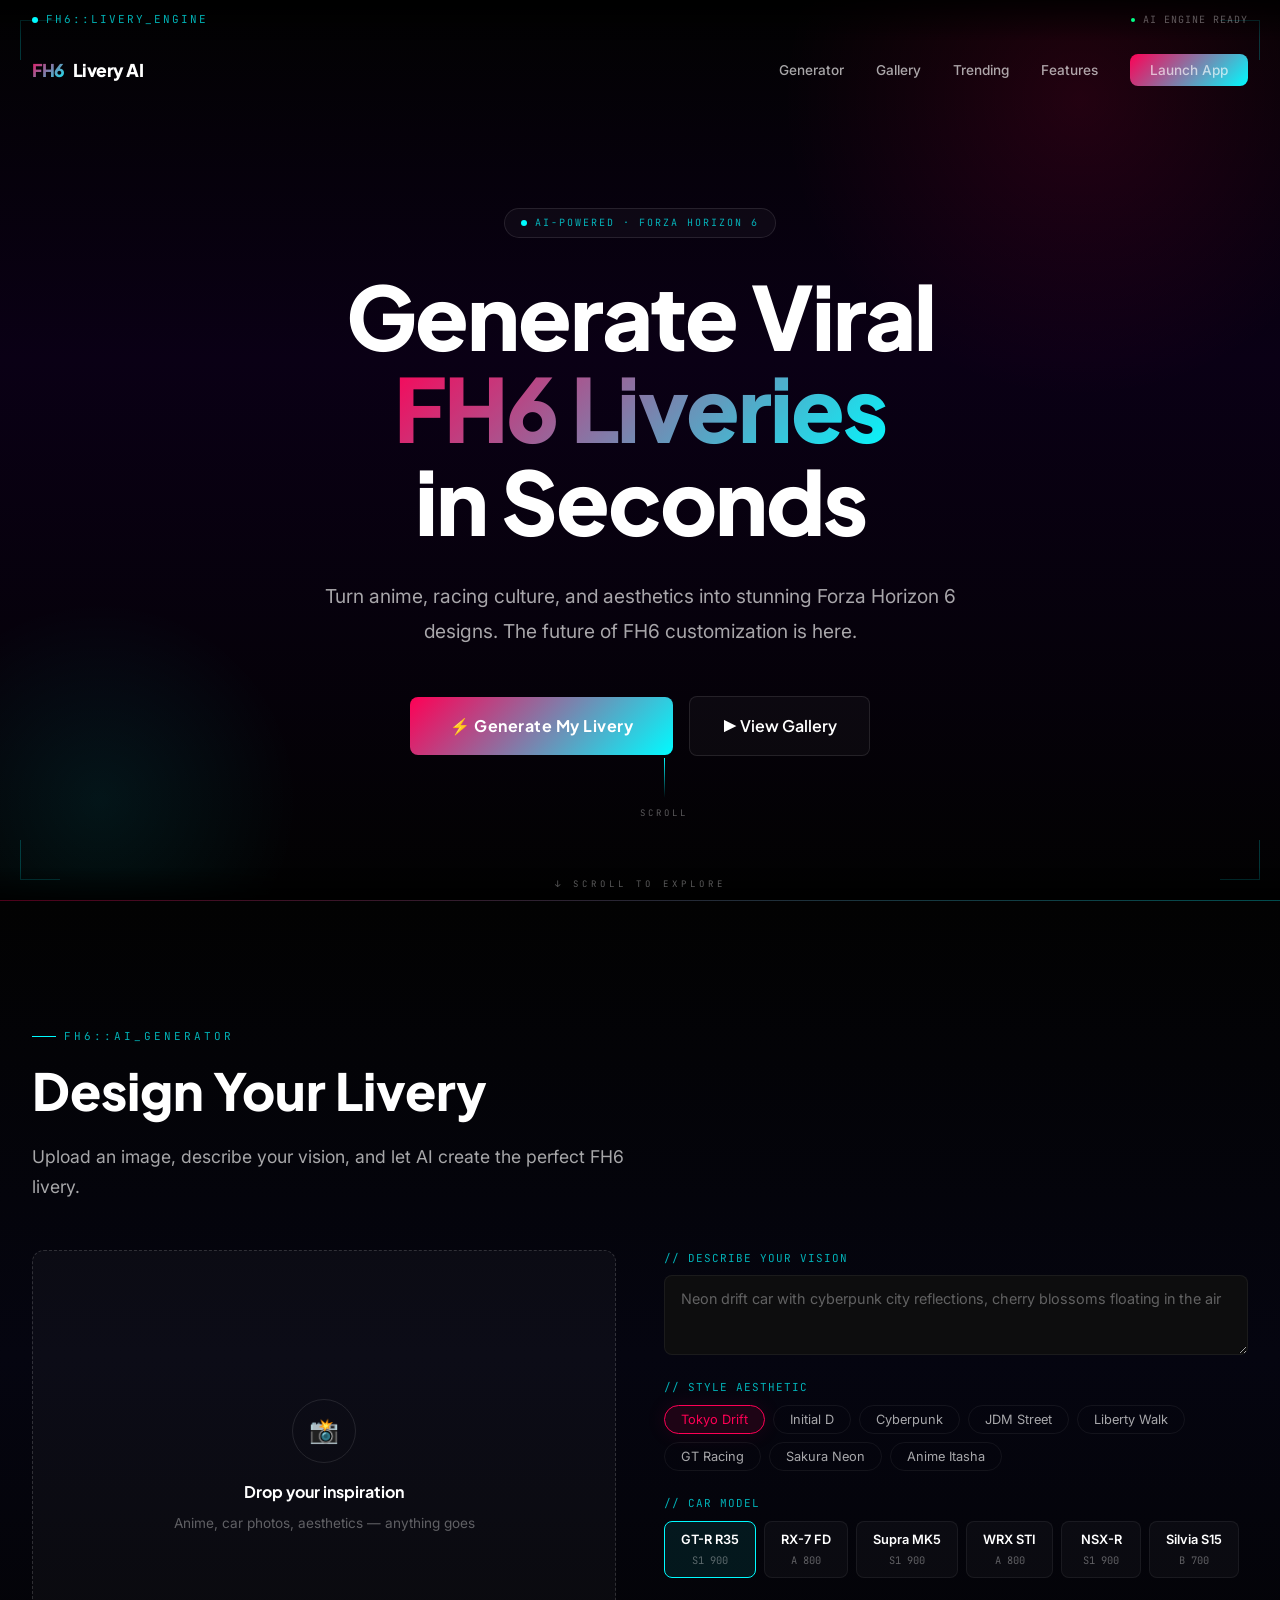
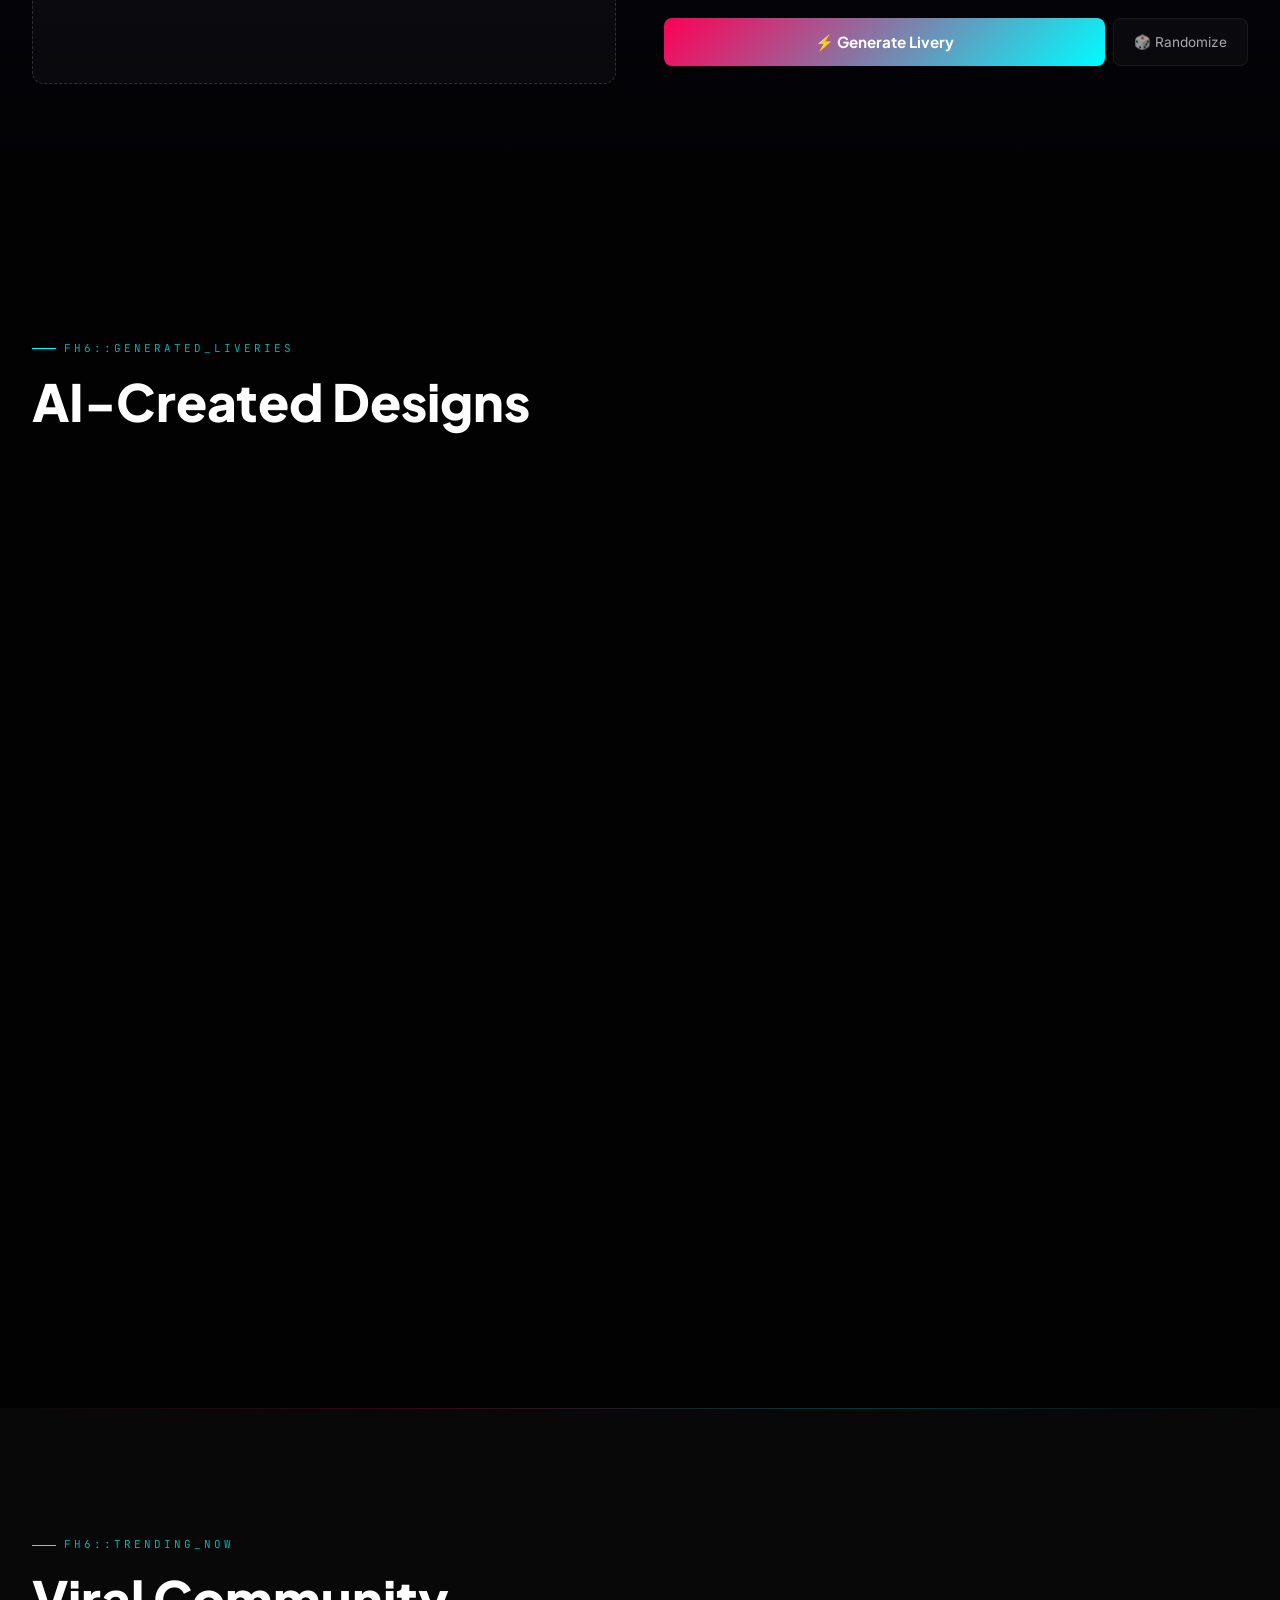
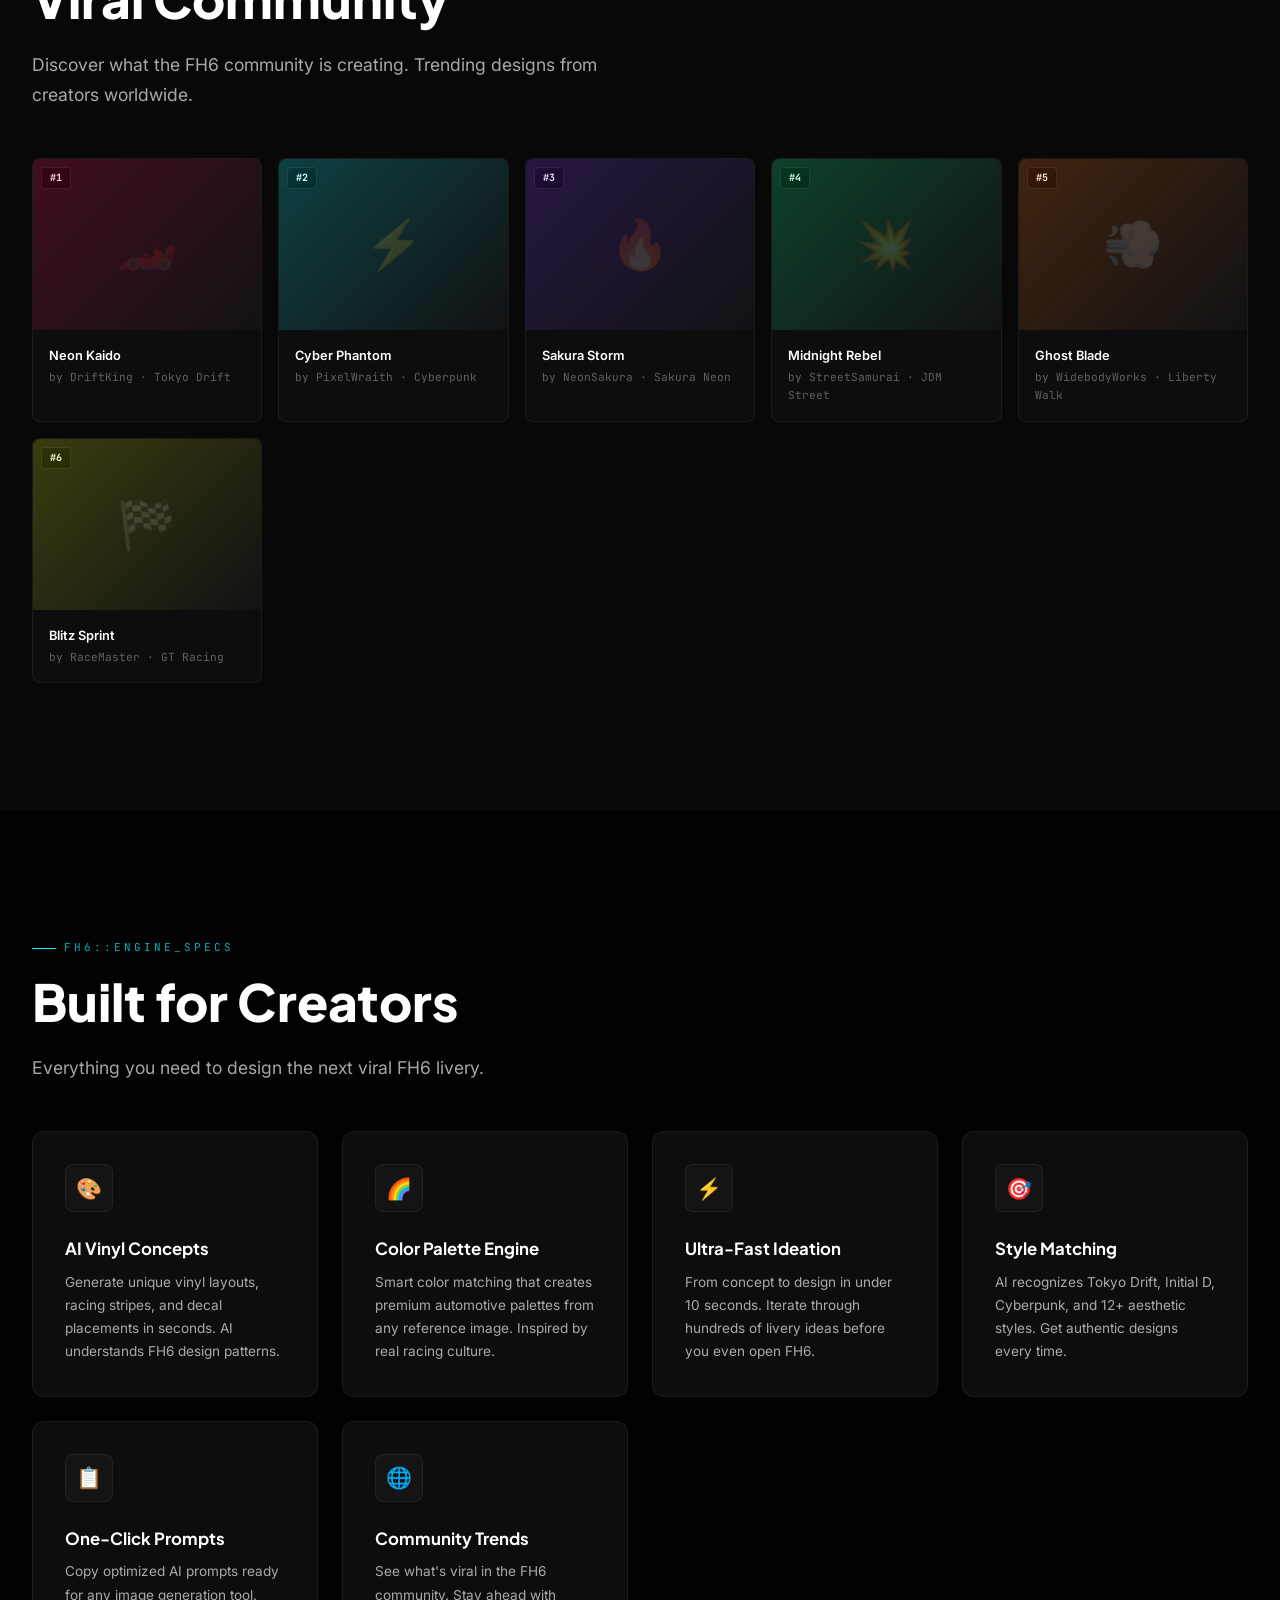
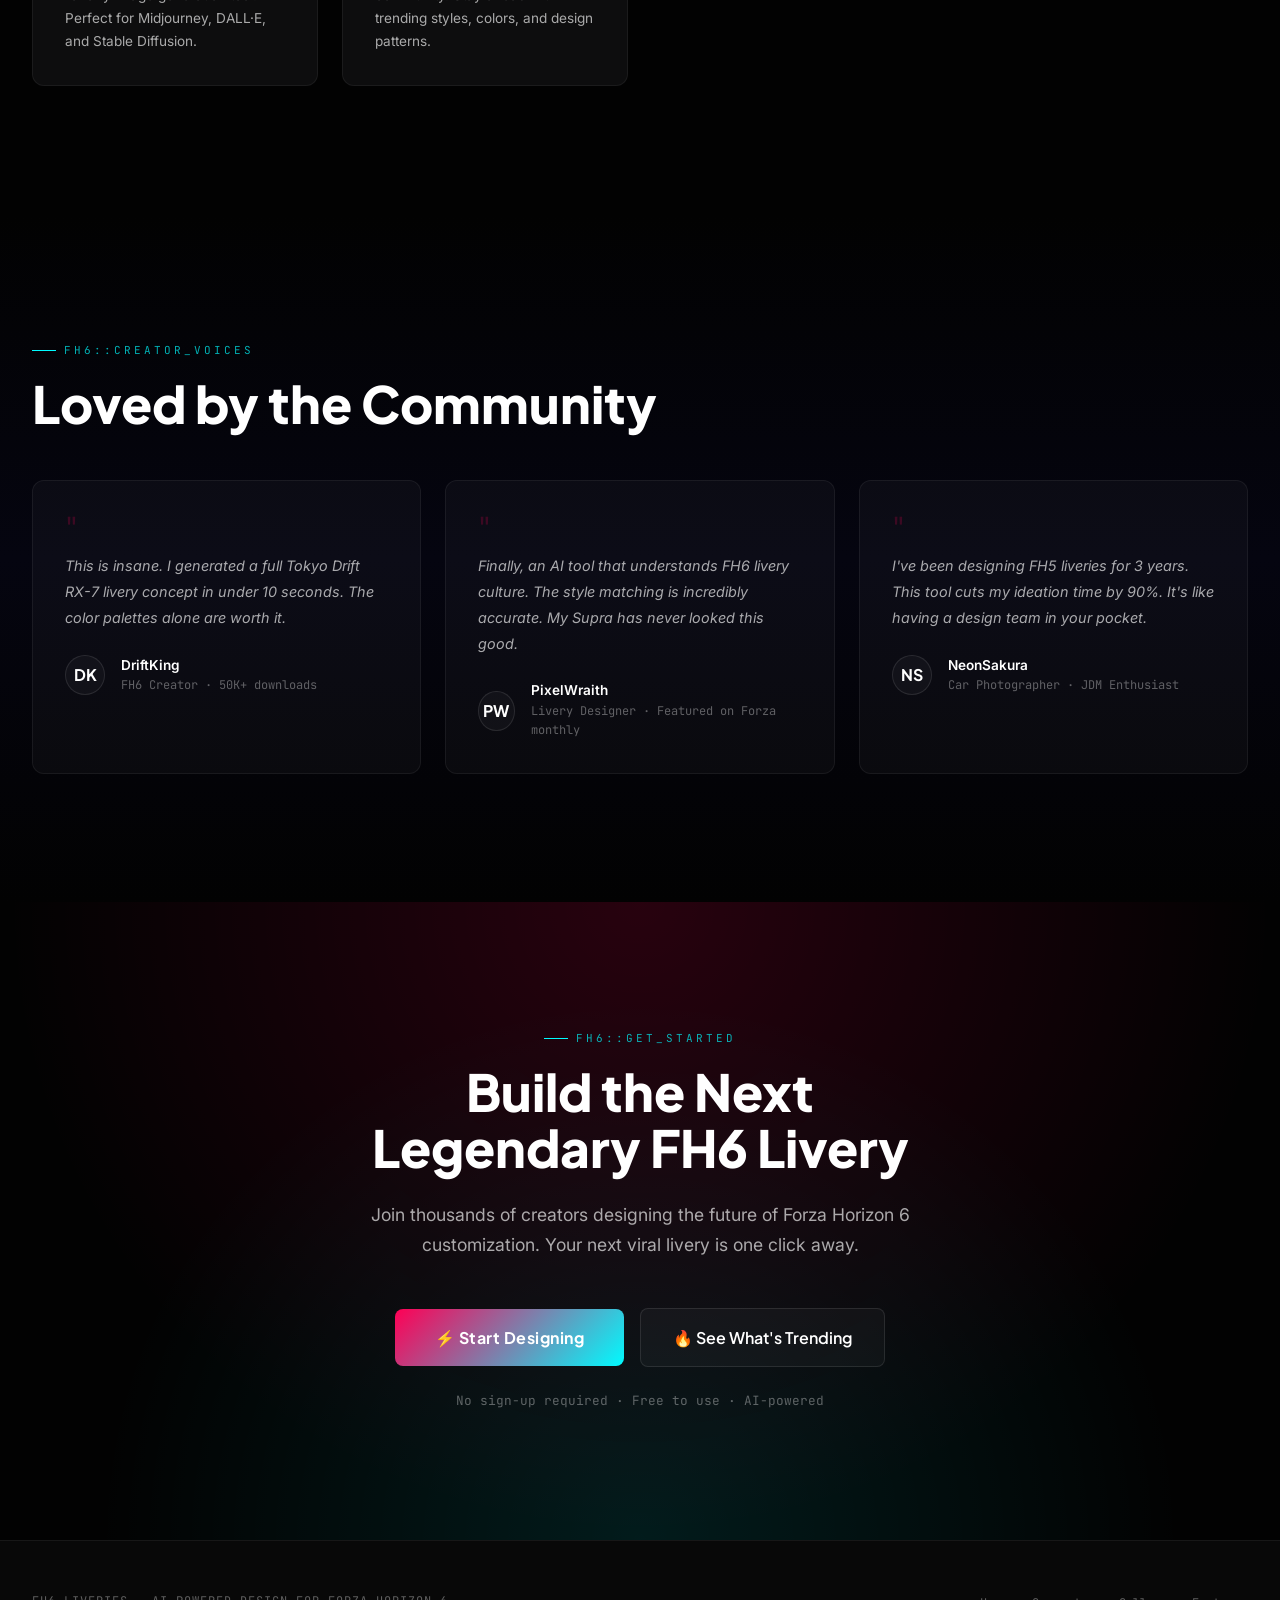
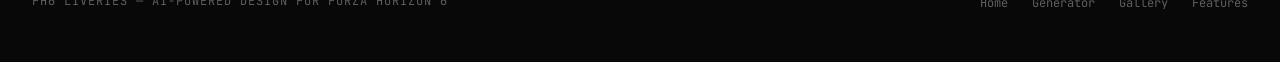
==== index.html @ 00921ccc "feat: initial FH6 AI Livery Generator — cinematic racing UI - 2,857 lines of production code across " ====
<!DOCTYPE html>
<html lang="en">
<head>
  <meta charset="UTF-8" />
  <meta name="viewport" content="width=device-width, initial-scale=1.0" />
  <title>FH6 AI Livery Generator — Viral Forza Horizon 6 Designs</title>
  <meta name="description" content="Generate stunning Forza Horizon 6 liveries with AI. Turn anime, racing culture, and aesthetics into viral FH6 designs. Tokyo Drift, JDM, Cyberpunk styles." />
  <meta name="keywords" content="forza horizon 6 livery, FH6 tuning, FH6 anime livery, FH6 JDM design, forza horizon 6 vinyl, FH6 Tokyo drift, FH6 car customization, AI livery generator" />
  <meta name="robots" content="index, follow" />
  <meta property="og:title" content="FH6 AI Livery Generator" />
  <meta property="og:description" content="Generate viral Forza Horizon 6 liveries in seconds. AI-powered design for the next generation of FH6 creators." />
  <meta property="og:type" content="website" />
  <meta name="twitter:card" content="summary_large_image" />
  <link rel="icon" href="data:image/svg+xml,<svg xmlns='http://www.w3.org/2000/svg' viewBox='0 0 32 32'><text y='28' font-size='28'>🏎️</text></svg>" />
  <link rel="stylesheet" href="styles.css" />
</head>
<body>

  <!-- ══════════ Particle Canvas ══════════ -->
  <canvas id="particle-canvas"></canvas>

  <!-- ══════════ HUD Overlay ══════════ -->
  <div class="hud-overlay">
    <div class="hud-corner hud-corner--tl"></div>
    <div class="hud-corner hud-corner--tr"></div>
    <div class="hud-corner hud-corner--bl"></div>
    <div class="hud-corner hud-corner--br"></div>
  </div>

  <!-- ══════════ HUD Top Bar ══════════ -->
  <div class="hud-top-bar">
    <div class="hud-brand">
      <span class="dot"></span>
      FH6::LIVERY_ENGINE
    </div>
    <div class="hud-status">
      <span class="status-indicator"></span>
      SYSTEM ONLINE · v4.2.1
    </div>
  </div>

  <!-- ══════════ HUD Bottom Bar ══════════ -->
  <div class="hud-bottom-bar">
    <div class="hud-scroll-indicator">↓ Scroll to explore</div>
  </div>

  <!-- ══════════ Navigation ══════════ -->
  <nav class="nav" role="navigation">
    <div class="nav-inner">
      <div class="nav-logo">
        <span class="logo-accent">FH6</span> Livery AI
      </div>
      <ul class="nav-links">
        <li><a href="#generator">Generator</a></li>
        <li><a href="#results">Gallery</a></li>
        <li><a href="#community">Trending</a></li>
        <li><a href="#features">Features</a></li>
        <li><a href="#cta" class="nav-cta">Launch App</a></li>
      </ul>
      <button class="mobile-toggle" aria-label="Toggle menu">
        <span></span><span></span><span></span>
      </button>
    </div>
  </nav>

  <!-- ══════════ Hero Section ══════════ -->
  <section class="hero" id="hero">
    <div class="hero-glow-1"></div>
    <div class="hero-glow-2"></div>

    <div class="hero-content">
      <div class="hero-badge">
        <span class="badge-dot"></span>
        AI-Powered · Forza Horizon 6
      </div>

      <h1 class="hero-title">
        Generate Viral<br/>
        <span class="title-accent">FH6 Liveries</span><br/>
        in Seconds
      </h1>

      <p class="hero-subtitle">
        Turn anime, racing culture, and aesthetics into stunning Forza Horizon 6 designs.
        The future of FH6 customization is here.
      </p>

      <div class="hero-actions">
        <a href="#generator" class="btn-primary">
          ⚡ Generate My Livery
        </a>
        <a href="#results" class="btn-secondary">
          ▶ View Gallery
        </a>
      </div>
    </div>

    <div class="hero-scroll">
      <div class="scroll-line"></div>
      <span class="scroll-text">Scroll</span>
    </div>
  </section>

  <!-- ══════════ Generator Section ══════════ -->
  <section class="generator" id="generator">
    <div class="container">
      <div class="section-label reveal">FH6::AI_GENERATOR</div>
      <h2 class="section-title reveal">Design Your Livery</h2>
      <p class="section-subtitle reveal">Upload an image, describe your vision, and let AI create the perfect FH6 livery.</p>

      <div class="generator-grid">
        <!-- Upload Zone -->
        <div class="upload-zone reveal-left">
          <div class="upload-icon">📸</div>
          <h4>Drop your inspiration</h4>
          <p>Anime, car photos, aesthetics — anything goes</p>
          <input type="file" id="image-upload" accept="image/*" />
        </div>

        <!-- Control Panel -->
        <div class="control-panel reveal-right">
          <div class="control-group">
            <label>// Describe your vision</label>
            <textarea class="prompt-input" id="prompt-input" placeholder="Neon drift car with cyberpunk reflections, cherry blossoms floating..."></textarea>
          </div>

          <div class="control-group">
            <label>// Style aesthetic</label>
            <div class="style-pills">
              <button class="style-pill active" data-style="Tokyo Drift">Tokyo Drift</button>
              <button class="style-pill" data-style="Initial D">Initial D</button>
              <button class="style-pill" data-style="Cyberpunk">Cyberpunk</button>
              <button class="style-pill" data-style="JDM Street">JDM Street</button>
              <button class="style-pill" data-style="Liberty Walk">Liberty Walk</button>
              <button class="style-pill" data-style="GT Racing">GT Racing</button>
              <button class="style-pill" data-style="Sakura Neon">Sakura Neon</button>
              <button class="style-pill" data-style="Anime Itasha">Anime Itasha</button>
            </div>
          </div>

          <div class="control-group">
            <label>// Car model</label>
            <div class="car-selector">
              <div class="car-option active" data-index="0">
                <div class="car-name">GT-R R35</div>
                <div class="car-class">S1 900</div>
              </div>
              <div class="car-option" data-index="1">
                <div class="car-name">RX-7 FD</div>
                <div class="car-class">A 800</div>
              </div>
              <div class="car-option" data-index="2">
                <div class="car-name">Supra MK5</div>
                <div class="car-class">S1 900</div>
              </div>
              <div class="car-option" data-index="3">
                <div class="car-name">WRX STI</div>
                <div class="car-class">A 800</div>
              </div>
              <div class="car-option" data-index="4">
                <div class="car-name">NSX-R</div>
                <div class="car-class">S1 900</div>
              </div>
              <div class="car-option" data-index="5">
                <div class="car-name">Silvia S15</div>
                <div class="car-class">B 700</div>
              </div>
            </div>
          </div>

          <div class="generate-area">
            <div class="generate-actions">
              <button class="btn-generate">⚡ Generate Livery</button>
              <button class="btn-ghost">🎲 Randomize</button>
            </div>
            <div class="ai-scan-bar">
              <div class="scan-fill"></div>
              <div class="scan-glint"></div>
            </div>
          </div>
        </div>
      </div>
    </div>
  </section>

  <!-- ══════════ Results Section ══════════ -->
  <section class="results" id="results">
    <div class="container">
      <div class="results-header">
        <div>
          <div class="section-label reveal">FH6::GENERATED_LIVERIES</div>
          <h2 class="section-title reveal">AI-Created Designs</h2>
        </div>
      </div>

      <div class="results-grid">
        <!-- Populated by JS -->
      </div>
    </div>
  </section>

  <!-- ══════════ Community Section ══════════ -->
  <section class="community" id="community">
    <div class="container">
      <div class="section-label reveal">FH6::TRENDING_NOW</div>
      <h2 class="section-title reveal">Viral Community</h2>
      <p class="section-subtitle reveal">Discover what the FH6 community is creating. Trending designs from creators worldwide.</p>

      <div class="community-grid">
        <!-- Trending 1 -->
        <div class="trending-card reveal-scale" style="transition-delay:0.1s">
          <div class="trend-preview">
            <div class="trend-rank">#1</div>
            <div style="position:absolute;inset:0;background:linear-gradient(135deg,rgba(255,0,85,0.2),transparent)"></div>
            <div style="position:absolute;inset:0;display:flex;align-items:center;justify-content:center;font-size:3rem;opacity:0.15">🏎️</div>
            <div class="trend-overlay">
              <div class="trend-stats">❤️ 2.8K &nbsp; 🔄 1.2K</div>
            </div>
          </div>
          <div class="trend-info">
            <div class="trend-creator">Neon Kaido</div>
            <div class="trend-meta">by DriftKing · Tokyo Drift</div>
          </div>
        </div>

        <!-- Trending 2 -->
        <div class="trending-card reveal-scale" style="transition-delay:0.2s">
          <div class="trend-preview">
            <div class="trend-rank">#2</div>
            <div style="position:absolute;inset:0;background:linear-gradient(135deg,rgba(0,251,255,0.2),transparent)"></div>
            <div style="position:absolute;inset:0;display:flex;align-items:center;justify-content:center;font-size:3rem;opacity:0.15">⚡</div>
            <div class="trend-overlay">
              <div class="trend-stats">❤️ 2.1K &nbsp; 🔄 984</div>
            </div>
          </div>
          <div class="trend-info">
            <div class="trend-creator">Cyber Phantom</div>
            <div class="trend-meta">by PixelWraith · Cyberpunk</div>
          </div>
        </div>

        <!-- Trending 3 -->
        <div class="trending-card reveal-scale" style="transition-delay:0.3s">
          <div class="trend-preview">
            <div class="trend-rank">#3</div>
            <div style="position:absolute;inset:0;background:linear-gradient(135deg,rgba(123,47,247,0.2),transparent)"></div>
            <div style="position:absolute;inset:0;display:flex;align-items:center;justify-content:center;font-size:3rem;opacity:0.15">🔥</div>
            <div class="trend-overlay">
              <div class="trend-stats">❤️ 1.9K &nbsp; 🔄 756</div>
            </div>
          </div>
          <div class="trend-info">
            <div class="trend-creator">Sakura Storm</div>
            <div class="trend-meta">by NeonSakura · Sakura Neon</div>
          </div>
        </div>

        <!-- Trending 4 -->
        <div class="trending-card reveal-scale" style="transition-delay:0.4s">
          <div class="trend-preview">
            <div class="trend-rank">#4</div>
            <div style="position:absolute;inset:0;background:linear-gradient(135deg,rgba(0,255,136,0.2),transparent)"></div>
            <div style="position:absolute;inset:0;display:flex;align-items:center;justify-content:center;font-size:3rem;opacity:0.15">💥</div>
            <div class="trend-overlay">
              <div class="trend-stats">❤️ 1.4K &nbsp; 🔄 623</div>
            </div>
          </div>
          <div class="trend-info">
            <div class="trend-creator">Midnight Rebel</div>
            <div class="trend-meta">by StreetSamurai · JDM Street</div>
          </div>
        </div>

        <!-- Trending 5 -->
        <div class="trending-card reveal-scale" style="transition-delay:0.5s">
          <div class="trend-preview">
            <div class="trend-rank">#5</div>
            <div style="position:absolute;inset:0;background:linear-gradient(135deg,rgba(255,107,0,0.2),transparent)"></div>
            <div style="position:absolute;inset:0;display:flex;align-items:center;justify-content:center;font-size:3rem;opacity:0.15">💨</div>
            <div class="trend-overlay">
              <div class="trend-stats">❤️ 1.2K &nbsp; 🔄 534</div>
            </div>
          </div>
          <div class="trend-info">
            <div class="trend-creator">Ghost Blade</div>
            <div class="trend-meta">by WidebodyWorks · Liberty Walk</div>
          </div>
        </div>

        <!-- Trending 6 -->
        <div class="trending-card reveal-scale" style="transition-delay:0.6s">
          <div class="trend-preview">
            <div class="trend-rank">#6</div>
            <div style="position:absolute;inset:0;background:linear-gradient(135deg,rgba(230,230,0,0.2),transparent)"></div>
            <div style="position:absolute;inset:0;display:flex;align-items:center;justify-content:center;font-size:3rem;opacity:0.15">🏁</div>
            <div class="trend-overlay">
              <div class="trend-stats">❤️ 984 &nbsp; 🔄 412</div>
            </div>
          </div>
          <div class="trend-info">
            <div class="trend-creator">Blitz Sprint</div>
            <div class="trend-meta">by RaceMaster · GT Racing</div>
          </div>
        </div>
      </div>
    </div>
  </section>

  <!-- ══════════ Features Section ══════════ -->
  <section class="features" id="features">
    <div class="container">
      <div class="section-label reveal">FH6::ENGINE_SPECS</div>
      <h2 class="section-title reveal">Built for Creators</h2>
      <p class="section-subtitle reveal">Everything you need to design the next viral FH6 livery.</p>

      <div class="features-grid">
        <div class="feature-card reveal" style="transition-delay:0.1s">
          <div class="feature-icon">🎨</div>
          <h3>AI Vinyl Concepts</h3>
          <p>Generate unique vinyl layouts, racing stripes, and decal placements in seconds. AI understands FH6 design patterns.</p>
        </div>

        <div class="feature-card reveal" style="transition-delay:0.2s">
          <div class="feature-icon">🌈</div>
          <h3>Color Palette Engine</h3>
          <p>Smart color matching that creates premium automotive palettes from any reference image. Inspired by real racing culture.</p>
        </div>

        <div class="feature-card reveal" style="transition-delay:0.3s">
          <div class="feature-icon">⚡</div>
          <h3>Ultra-Fast Ideation</h3>
          <p>From concept to design in under 10 seconds. Iterate through hundreds of livery ideas before you even open FH6.</p>
        </div>

        <div class="feature-card reveal" style="transition-delay:0.4s">
          <div class="feature-icon">🎯</div>
          <h3>Style Matching</h3>
          <p>AI recognizes Tokyo Drift, Initial D, Cyberpunk, and 12+ aesthetic styles. Get authentic designs every time.</p>
        </div>

        <div class="feature-card reveal" style="transition-delay:0.5s">
          <div class="feature-icon">📋</div>
          <h3>One-Click Prompts</h3>
          <p>Copy optimized AI prompts ready for any image generation tool. Perfect for Midjourney, DALL·E, and Stable Diffusion.</p>
        </div>

        <div class="feature-card reveal" style="transition-delay:0.6s">
          <div class="feature-icon">🌐</div>
          <h3>Community Trends</h3>
          <p>See what's viral in the FH6 community. Stay ahead with trending styles, colors, and design patterns.</p>
        </div>
      </div>
    </div>
  </section>

  <!-- ══════════ Testimonials ══════════ -->
  <section class="testimonials" id="testimonials">
    <div class="container">
      <div class="section-label reveal">FH6::CREATOR_VOICES</div>
      <h2 class="section-title reveal">Loved by the Community</h2>

      <div class="testimonials-grid">
        <div class="testimonial-card reveal" style="transition-delay:0.1s">
          <div class="quote-icon">"</div>
          <blockquote>This is insane. I generated a full Tokyo Drift RX-7 livery concept in under 10 seconds. The color palettes alone are worth it.</blockquote>
          <div class="testimonial-author">
            <div class="author-avatar">DK</div>
            <div class="author-info">
              <div class="author-name">DriftKing</div>
              <div class="author-role">FH6 Creator · 50K+ downloads</div>
            </div>
          </div>
        </div>

        <div class="testimonial-card reveal" style="transition-delay:0.2s">
          <div class="quote-icon">"</div>
          <blockquote>Finally, an AI tool that understands FH6 livery culture. The style matching is incredibly accurate. My Supra has never looked this good.</blockquote>
          <div class="testimonial-author">
            <div class="author-avatar">PW</div>
            <div class="author-info">
              <div class="author-name">PixelWraith</div>
              <div class="author-role">Livery Designer · Featured on Forza monthly</div>
            </div>
          </div>
        </div>

        <div class="testimonial-card reveal" style="transition-delay:0.3s">
          <div class="quote-icon">"</div>
          <blockquote>I've been designing FH5 liveries for 3 years. This tool cuts my ideation time by 90%. It's like having a design team in your pocket.</blockquote>
          <div class="testimonial-author">
            <div class="author-avatar">NS</div>
            <div class="author-info">
              <div class="author-name">NeonSakura</div>
              <div class="author-role">Car Photographer · JDM Enthusiast</div>
            </div>
          </div>
        </div>
      </div>
    </div>
  </section>

  <!-- ══════════ CTA Section ══════════ -->
  <section class="cta-section" id="cta">
    <div class="container">
      <div class="cta-content">
        <div class="section-label reveal" style="justify-content:center">FH6::GET_STARTED</div>
        <h2 class="section-title reveal">Build the Next<br/>Legendary FH6 Livery</h2>
        <p class="section-subtitle reveal" style="text-align:center">
          Join thousands of creators designing the future of Forza Horizon 6 customization.
          Your next viral livery is one click away.
        </p>
        <div class="cta-actions reveal">
          <a href="#generator" class="btn-primary">
            ⚡ Start Designing
          </a>
          <a href="#community" class="btn-secondary">
            🔥 See What's Trending
          </a>
        </div>
        <p class="cta-note">No sign-up required · Free to use · AI-powered</p>
      </div>
    </div>
  </section>

  <!-- ══════════ Footer ══════════ -->
  <footer class="footer">
    <div class="container">
      <div class="footer-inner">
        <div class="footer-brand">
          FH6 LIVERIES &mdash; AI-POWERED DESIGN FOR FORZA HORIZON 6
        </div>
        <ul class="footer-links">
          <li><a href="#hero">Home</a></li>
          <li><a href="#generator">Generator</a></li>
          <li><a href="#results">Gallery</a></li>
          <li><a href="#features">Features</a></li>
        </ul>
      </div>
    </div>
  </footer>

  <!-- ══════════ Modal ══════════ -->
  <div class="modal-overlay">
    <div class="modal-content">
      <button class="modal-close">✕</button>
      <div class="modal-preview">
        <div class="modal-glow"></div>
        <div style="font-size:5rem;opacity:0.3">🏎️</div>
      </div>
      <div class="modal-details">
        <h2>Livery Preview</h2>
        <p class="modal-desc">Loading details...</p>
        <div class="modal-palette">
          <div class="color-swatch" style="background:#ff0055"></div>
          <div class="color-swatch" style="background:#00fbff"></div>
          <div class="color-swatch" style="background:#ffffff"></div>
          <div class="color-swatch" style="background:#000000"></div>
        </div>
        <div class="control-group">
          <label>// AI Prompt</label>
          <textarea class="prompt-input modal-prompt" readonly style="min-height:60px;font-size:0.8rem"></textarea>
        </div>
      </div>
    </div>
  </div>

  <!-- ══════════ Scripts ══════════ -->
  <script src="script.js"></script>
</body>
</html>
---- styles.css ----
/* =============================================
   FH6 AI Livery Generator — Cinematic UI
   Tokyo Neon · AAA Racing · Industrial Rigor
   ============================================= */

/* ─── 1. Fonts ─── */
@import url('https://fonts.googleapis.com/css2?family=Inter:wght@300;400;500;600;700;800;900&family=JetBrains+Mono:wght@400;500;600;700&family=Plus+Jakarta+Sans:wght@500;600;700;800&display=swap');

/* ─── 2. CSS Custom Properties ─── */
:root {
  /* Background Depth */
  --bg-void: #020202;
  --bg-carbon: #080808;
  --bg-surface: #0d0d0e;
  --bg-elevated: #121214;
  --bg-glass: rgba(255, 255, 255, 0.03);
  --bg-glass-hover: rgba(255, 255, 255, 0.06);
  --bg-glass-strong: rgba(255, 255, 255, 0.08);

  /* Borders */
  --border-subtle: rgba(255, 255, 255, 0.06);
  --border-glass: rgba(255, 255, 255, 0.1);
  --border-hover: rgba(255, 255, 255, 0.18);

  /* Neon Palette */
  --neon-pink: #ff0055;
  --neon-cyan: #00fbff;
  --neon-purple: #7b2ff7;
  --neon-orange: #ff6b00;
  --neon-green: #00ff88;
  --neon-yellow: #ffe600;

  /* Gradients */
  --gradient-accent: linear-gradient(135deg, var(--neon-pink), var(--neon-cyan));
  --gradient-hero: linear-gradient(180deg, #020202 0%, #0a0015 40%, #020202 100%);
  --gradient-generator: linear-gradient(180deg, #020202 0%, #050510 50%, #020202 100%);
  --gradient-card: linear-gradient(135deg, rgba(255,0,85,0.1), rgba(0,251,255,0.05));
  --gradient-glow-pink: radial-gradient(ellipse at 50% 0%, rgba(255,0,85,0.15), transparent 70%);
  --gradient-glow-cyan: radial-gradient(ellipse at 50% 100%, rgba(0,251,255,0.1), transparent 60%);

  /* Text */
  --text-primary: #ffffff;
  --text-secondary: rgba(255, 255, 255, 0.65);
  --text-muted: rgba(255, 255, 255, 0.35);
  --text-hud: rgba(0, 251, 255, 0.7);

  /* Glassmorphism */
  --glass-blur: blur(24px) saturate(180%);
  --glass-bg: rgba(255, 255, 255, 0.03);
  --glass-border: 1px solid rgba(255, 255, 255, 0.06);
  --glass-shadow: 0 8px 32px rgba(0, 0, 0, 0.4);

  /* Typography */
  --font-display: 'Plus Jakarta Sans', sans-serif;
  --font-body: 'Inter', sans-serif;
  --font-mono: 'JetBrains Mono', monospace;

  /* Spacing */
  --space-xs: 4px;
  --space-sm: 8px;
  --space-md: 16px;
  --space-lg: 24px;
  --space-xl: 32px;
  --space-2xl: 48px;
  --space-3xl: 64px;
  --space-4xl: 96px;
  --space-5xl: 128px;

  /* Radius */
  --radius-sm: 4px;
  --radius-md: 8px;
  --radius-lg: 12px;
  --radius-xl: 16px;

  /* Transitions */
  --transition-fast: 0.2s cubic-bezier(0.16, 1, 0.3, 1);
  --transition-base: 0.35s cubic-bezier(0.16, 1, 0.3, 1);
  --transition-slow: 0.5s cubic-bezier(0.16, 1, 0.3, 1);
}

/* ─── 3. Reset ─── */
*, *::before, *::after {
  box-sizing: border-box;
  margin: 0;
  padding: 0;
}

/* ─── 4. Base ─── */
html {
  scroll-behavior: smooth;
  -webkit-font-smoothing: antialiased;
  -moz-osx-font-smoothing: grayscale;
}

body {
  font-family: var(--font-body);
  background: var(--bg-void);
  color: var(--text-primary);
  overflow-x: hidden;
  line-height: 1.6;
  min-height: 100vh;
}

::selection {
  background: var(--neon-pink);
  color: #fff;
}

::-webkit-scrollbar { width: 4px; }
::-webkit-scrollbar-track { background: var(--bg-carbon); }
::-webkit-scrollbar-thumb { background: var(--neon-cyan); border-radius: 2px; }

a { color: inherit; text-decoration: none; }
img { max-width: 100%; display: block; }

.container {
  width: 100%;
  max-width: 1280px;
  margin: 0 auto;
  padding: 0 var(--space-xl);
}

.section-label {
  font-family: var(--font-mono);
  font-size: 11px;
  letter-spacing: 3px;
  text-transform: uppercase;
  color: var(--text-hud);
  margin-bottom: var(--space-md);
  display: flex;
  align-items: center;
  gap: var(--space-sm);
}

.section-label::before {
  content: '';
  width: 24px;
  height: 1px;
  background: var(--neon-cyan);
}

.section-title {
  font-family: var(--font-display);
  font-size: clamp(2rem, 4vw, 3.2rem);
  font-weight: 800;
  line-height: 1.1;
  margin-bottom: var(--space-lg);
}

.section-subtitle {
  font-size: clamp(0.95rem, 1.4vw, 1.1rem);
  color: var(--text-secondary);
  max-width: 600px;
  line-height: 1.7;
}

/* ─── 5. Particle Canvas ─── */
#particle-canvas {
  position: fixed;
  top: 0;
  left: 0;
  width: 100vw;
  height: 100vh;
  z-index: 0;
  pointer-events: none;
  opacity: 0.6;
}

/* ─── 6. HUD Overlay ─── */
.hud-overlay {
  position: fixed;
  inset: 0;
  pointer-events: none;
  z-index: 100;
}

.hud-corner {
  position: absolute;
  width: 40px;
  height: 40px;
  border-color: var(--text-hud);
  border-style: solid;
  opacity: 0.3;
}

.hud-corner--tl { top: 20px; left: 20px; border-width: 1px 0 0 1px; }
.hud-corner--tr { top: 20px; right: 20px; border-width: 1px 1px 0 0; }
.hud-corner--bl { bottom: 20px; left: 20px; border-width: 0 0 1px 1px; }
.hud-corner--br { bottom: 20px; right: 20px; border-width: 0 1px 1px 0; }

.hud-top-bar {
  position: fixed;
  top: 0;
  left: 0;
  right: 0;
  height: 40px;
  background: linear-gradient(180deg, rgba(0,0,0,0.8), transparent);
  display: flex;
  align-items: center;
  justify-content: space-between;
  padding: 0 var(--space-xl);
  pointer-events: auto;
  z-index: 101;
}

.hud-brand {
  font-family: var(--font-mono);
  font-size: 11px;
  letter-spacing: 2px;
  color: var(--text-hud);
  display: flex;
  align-items: center;
  gap: var(--space-sm);
}

.hud-brand .dot {
  width: 6px;
  height: 6px;
  border-radius: 50%;
  background: var(--neon-cyan);
  animation: pulse-dot 2s ease infinite;
}

.hud-status {
  font-family: var(--font-mono);
  font-size: 10px;
  color: var(--text-muted);
  letter-spacing: 1px;
  display: flex;
  align-items: center;
  gap: var(--space-sm);
}

.hud-status .status-indicator {
  width: 4px;
  height: 4px;
  border-radius: 50%;
  background: var(--neon-green);
  animation: pulse-dot 1.5s ease infinite;
}

.hud-bottom-bar {
  position: fixed;
  bottom: 0;
  left: 0;
  right: 0;
  height: 32px;
  background: linear-gradient(0deg, rgba(0,0,0,0.8), transparent);
  display: flex;
  align-items: center;
  justify-content: center;
  padding: 0 var(--space-xl);
  pointer-events: none;
  z-index: 101;
}

.hud-scroll-indicator {
  font-family: var(--font-mono);
  font-size: 9px;
  letter-spacing: 4px;
  text-transform: uppercase;
  color: var(--text-muted);
  animation: hud-blink 2s ease infinite;
}

/* ─── 7. Navigation ─── */
.nav {
  position: fixed;
  top: 40px;
  left: 0;
  right: 0;
  z-index: 99;
  padding: var(--space-md) var(--space-xl);
  transition: var(--transition-base);
}

.nav.scrolled {
  background: rgba(2, 2, 2, 0.85);
  -webkit-backdrop-filter: blur(20px);
  backdrop-filter: blur(20px);
  border-bottom: 1px solid var(--border-subtle);
  padding: var(--space-sm) var(--space-xl);
}

.nav-inner {
  max-width: 1280px;
  margin: 0 auto;
  display: flex;
  align-items: center;
  justify-content: space-between;
}

.nav-logo {
  font-family: var(--font-display);
  font-size: 1.1rem;
  font-weight: 800;
  letter-spacing: -0.5px;
  display: flex;
  align-items: center;
  gap: var(--space-sm);
}

.nav-logo .logo-accent {
  background: var(--gradient-accent);
  -webkit-background-clip: text;
  -webkit-text-fill-color: transparent;
  background-clip: text;
}

.nav-links {
  display: flex;
  align-items: center;
  gap: var(--space-xl);
  list-style: none;
}

.nav-links a {
  font-size: 0.85rem;
  color: var(--text-secondary);
  transition: var(--transition-fast);
  position: relative;
  font-weight: 500;
}

.nav-links a::after {
  content: '';
  position: absolute;
  bottom: -2px;
  left: 0;
  width: 0;
  height: 1px;
  background: var(--gradient-accent);
  transition: var(--transition-base);
}

.nav-links a:hover {
  color: var(--text-primary);
}

.nav-links a:hover::after {
  width: 100%;
}

.nav-cta {
  padding: 8px 20px;
  background: var(--gradient-accent);
  border: none;
  border-radius: var(--radius-md);
  color: #fff;
  font-family: var(--font-body);
  font-size: 0.85rem;
  font-weight: 600;
  cursor: pointer;
  transition: var(--transition-base);
  pointer-events: auto;
}

.nav-cta:hover {
  transform: scale(1.05);
  box-shadow: 0 0 30px rgba(255, 0, 85, 0.4);
}

.mobile-toggle {
  display: none;
  flex-direction: column;
  gap: 5px;
  cursor: pointer;
  pointer-events: auto;
  background: none;
  border: none;
  padding: 8px;
}

.mobile-toggle span {
  width: 24px;
  height: 2px;
  background: var(--text-primary);
  border-radius: 1px;
  transition: var(--transition-base);
}

/* ─── 8. Hero Section ─── */
.hero {
  position: relative;
  min-height: 100vh;
  display: flex;
  align-items: center;
  justify-content: center;
  background: var(--gradient-hero);
  overflow: hidden;
  padding: var(--space-5xl) var(--space-xl) var(--space-3xl);
}

.hero-glow-1 {
  position: absolute;
  width: 600px;
  height: 600px;
  border-radius: 50%;
  background: radial-gradient(circle, rgba(255,0,85,0.12), transparent 70%);
  top: -200px;
  right: -100px;
  animation: float-glow 8s ease-in-out infinite;
}

.hero-glow-2 {
  position: absolute;
  width: 400px;
  height: 400px;
  border-radius: 50%;
  background: radial-gradient(circle, rgba(0,251,255,0.08), transparent 70%);
  bottom: -100px;
  left: -100px;
  animation: float-glow 10s ease-in-out infinite reverse;
}

.hero-content {
  position: relative;
  z-index: 2;
  text-align: center;
  max-width: 900px;
}

.hero-badge {
  display: inline-flex;
  align-items: center;
  gap: var(--space-sm);
  padding: 6px 16px;
  border: 1px solid var(--border-glass);
  border-radius: 100px;
  background: var(--bg-glass);
  font-family: var(--font-mono);
  font-size: 10px;
  letter-spacing: 2px;
  text-transform: uppercase;
  color: var(--text-hud);
  margin-bottom: var(--space-xl);
  animation: fade-in-up 0.8s ease forwards;
}

.hero-badge .badge-dot {
  width: 6px;
  height: 6px;
  border-radius: 50%;
  background: var(--neon-cyan);
  animation: pulse-dot 1.5s ease infinite;
}

.hero-title {
  font-family: var(--font-display);
  font-size: clamp(2.8rem, 7vw, 5.5rem);
  font-weight: 800;
  line-height: 1.05;
  letter-spacing: -2px;
  margin-bottom: var(--space-xl);
  animation: fade-in-up 0.8s ease 0.15s forwards;
  opacity: 0;
}

.hero-title .title-accent {
  background: var(--gradient-accent);
  -webkit-background-clip: text;
  -webkit-text-fill-color: transparent;
  background-clip: text;
}

.hero-subtitle {
  font-size: clamp(1rem, 1.5vw, 1.2rem);
  color: var(--text-secondary);
  max-width: 650px;
  margin: 0 auto var(--space-2xl);
  line-height: 1.8;
  animation: fade-in-up 0.8s ease 0.3s forwards;
  opacity: 0;
}

.hero-actions {
  display: flex;
  align-items: center;
  justify-content: center;
  gap: var(--space-md);
  flex-wrap: wrap;
  animation: fade-in-up 0.8s ease 0.45s forwards;
  opacity: 0;
}

.btn-primary {
  padding: 16px 40px;
  background: var(--gradient-accent);
  border: none;
  border-radius: var(--radius-md);
  color: #fff;
  font-family: var(--font-display);
  font-size: 1rem;
  font-weight: 700;
  cursor: pointer;
  transition: var(--transition-base);
  display: inline-flex;
  align-items: center;
  gap: var(--space-sm);
  letter-spacing: 0.5px;
  pointer-events: auto;
  position: relative;
  overflow: hidden;
}

.btn-primary::before {
  content: '';
  position: absolute;
  inset: 0;
  background: linear-gradient(135deg, rgba(255,255,255,0.1), transparent);
  opacity: 0;
  transition: var(--transition-base);
}

.btn-primary:hover {
  transform: translateY(-2px) scale(1.02);
  box-shadow: 0 0 40px rgba(255, 0, 85, 0.3), 0 0 80px rgba(0, 251, 255, 0.15);
}

.btn-primary:hover::before {
  opacity: 1;
}

.btn-secondary {
  padding: 16px 32px;
  background: var(--bg-glass);
  border: 1px solid var(--border-glass);
  border-radius: var(--radius-md);
  color: var(--text-primary);
  font-family: var(--font-display);
  font-size: 1rem;
  font-weight: 600;
  cursor: pointer;
  transition: var(--transition-base);
  display: inline-flex;
  align-items: center;
  gap: var(--space-sm);
  pointer-events: auto;
}

.btn-secondary:hover {
  border-color: var(--border-hover);
  background: var(--bg-glass-hover);
  transform: translateY(-2px);
}

.hero-scroll {
  position: absolute;
  bottom: 80px;
  left: 50%;
  transform: translateX(-50%);
  display: flex;
  flex-direction: column;
  align-items: center;
  gap: var(--space-sm);
  z-index: 2;
  animation: fade-in-up 0.8s ease 0.6s forwards;
  opacity: 0;
}

.scroll-line {
  width: 1px;
  height: 40px;
  background: linear-gradient(180deg, var(--neon-cyan), transparent);
  animation: scroll-pulse 2s ease infinite;
}

.scroll-text {
  font-family: var(--font-mono);
  font-size: 9px;
  letter-spacing: 3px;
  text-transform: uppercase;
  color: var(--text-muted);
}

/* ─── 9. Generator Section ─── */
.generator {
  position: relative;
  padding: var(--space-5xl) 0;
  background: var(--gradient-generator);
  overflow: hidden;
}

.generator::before {
  content: '';
  position: absolute;
  top: 0;
  left: 0;
  right: 0;
  height: 1px;
  background: var(--gradient-accent);
  opacity: 0.3;
}

.generator-grid {
  display: grid;
  grid-template-columns: 1fr 1fr;
  gap: var(--space-2xl);
  margin-top: var(--space-2xl);
}

/* Upload Zone */
.upload-zone {
  border: 1px dashed rgba(255, 255, 255, 0.15);
  border-radius: var(--radius-lg);
  padding: var(--space-3xl);
  text-align: center;
  cursor: pointer;
  transition: var(--transition-base);
  background: var(--bg-glass);
  position: relative;
  overflow: hidden;
  min-height: 300px;
  display: flex;
  flex-direction: column;
  align-items: center;
  justify-content: center;
}

.upload-zone:hover {
  border-color: var(--neon-cyan);
  background: var(--bg-glass-hover);
  box-shadow: 0 0 40px rgba(0, 251, 255, 0.05);
}

.upload-zone.has-image {
  border-style: solid;
  border-color: var(--neon-cyan);
}

.upload-zone .upload-icon {
  width: 64px;
  height: 64px;
  border-radius: 50%;
  border: 1px solid var(--border-glass);
  display: flex;
  align-items: center;
  justify-content: center;
  margin: 0 auto var(--space-md);
  font-size: 1.5rem;
  transition: var(--transition-base);
}

.upload-zone:hover .upload-icon {
  border-color: var(--neon-cyan);
  box-shadow: 0 0 20px rgba(0, 251, 255, 0.15);
}

.upload-zone h4 {
  font-family: var(--font-display);
  font-size: 1rem;
  font-weight: 700;
  margin-bottom: var(--space-sm);
}

.upload-zone p {
  font-size: 0.85rem;
  color: var(--text-muted);
}

.upload-zone input[type="file"] {
  position: absolute;
  inset: 0;
  opacity: 0;
  cursor: pointer;
}

.upload-zone .upload-preview {
  max-width: 100%;
  max-height: 200px;
  border-radius: var(--radius-md);
  object-fit: contain;
  margin-top: var(--space-md);
}

/* Control Panel */
.control-panel {
  display: flex;
  flex-direction: column;
  gap: var(--space-lg);
}

.control-group {
  display: flex;
  flex-direction: column;
  gap: var(--space-sm);
}

.control-group label {
  font-family: var(--font-mono);
  font-size: 11px;
  letter-spacing: 1px;
  text-transform: uppercase;
  color: var(--text-hud);
}

.prompt-input {
  width: 100%;
  padding: 14px 16px;
  background: var(--bg-surface);
  border: 1px solid var(--border-subtle);
  border-radius: var(--radius-md);
  color: var(--text-primary);
  font-family: var(--font-body);
  font-size: 0.9rem;
  resize: vertical;
  min-height: 80px;
  transition: var(--transition-base);
  outline: none;
}

.prompt-input:focus {
  border-color: var(--neon-cyan);
  box-shadow: 0 0 20px rgba(0, 251, 255, 0.05);
}

.prompt-input::placeholder {
  color: var(--text-muted);
}

/* Style Pills */
.style-pills {
  display: flex;
  flex-wrap: wrap;
  gap: var(--space-sm);
}

.style-pill {
  padding: 6px 16px;
  border: 1px solid var(--border-subtle);
  border-radius: 100px;
  background: transparent;
  color: var(--text-secondary);
  font-family: var(--font-body);
  font-size: 0.8rem;
  cursor: pointer;
  transition: var(--transition-fast);
  pointer-events: auto;
}

.style-pill:hover {
  border-color: var(--border-glass);
  color: var(--text-primary);
}

.style-pill.active {
  border-color: var(--neon-pink);
  background: rgba(255, 0, 85, 0.1);
  color: var(--neon-pink);
  box-shadow: 0 0 20px rgba(255, 0, 85, 0.1);
}

/* Car Selector */
.car-selector {
  display: flex;
  flex-wrap: wrap;
  gap: var(--space-sm);
}

.car-option {
  padding: 8px 16px;
  border: 1px solid var(--border-subtle);
  border-radius: var(--radius-md);
  background: var(--bg-glass);
  cursor: pointer;
  transition: var(--transition-fast);
  text-align: center;
  pointer-events: auto;
  min-width: 80px;
}

.car-option:hover {
  border-color: var(--border-glass);
  background: var(--bg-glass-hover);
}

.car-option.active {
  border-color: var(--neon-cyan);
  background: rgba(0, 251, 255, 0.08);
}

.car-option .car-name {
  font-size: 0.8rem;
  font-weight: 600;
  color: var(--text-primary);
}

.car-option .car-class {
  font-size: 0.65rem;
  color: var(--text-muted);
  font-family: var(--font-mono);
  margin-top: 2px;
}

/* Generate Button & Scan Bar */
.generate-area {
  display: flex;
  flex-direction: column;
  gap: var(--space-md);
  margin-top: var(--space-md);
}

.generate-actions {
  display: flex;
  gap: var(--space-sm);
}

.btn-generate {
  flex: 1;
  padding: 14px 32px;
  background: var(--gradient-accent);
  border: none;
  border-radius: var(--radius-md);
  color: #fff;
  font-family: var(--font-display);
  font-size: 0.95rem;
  font-weight: 700;
  cursor: pointer;
  transition: var(--transition-base);
  pointer-events: auto;
  position: relative;
  overflow: hidden;
}

.btn-generate:hover {
  transform: translateY(-2px);
  box-shadow: 0 0 30px rgba(255, 0, 85, 0.3);
}

.btn-generate:disabled {
  opacity: 0.5;
  cursor: not-allowed;
  transform: none;
  box-shadow: none;
}

.btn-ghost {
  padding: 14px 20px;
  background: var(--bg-glass);
  border: 1px solid var(--border-subtle);
  border-radius: var(--radius-md);
  color: var(--text-secondary);
  font-family: var(--font-body);
  font-size: 0.85rem;
  cursor: pointer;
  transition: var(--transition-fast);
  pointer-events: auto;
}

.btn-ghost:hover {
  border-color: var(--border-glass);
  color: var(--text-primary);
}

/* AI Scan Animation */
.ai-scan-bar {
  height: 2px;
  background: var(--border-subtle);
  border-radius: 1px;
  overflow: hidden;
  position: relative;
  opacity: 0;
  transition: var(--transition-base);
}

.ai-scan-bar.active {
  opacity: 1;
}

.ai-scan-bar .scan-fill {
  height: 100%;
  background: var(--gradient-accent);
  width: 0%;
  border-radius: 1px;
  transition: width 0.1s linear;
}

.ai-scan-bar .scan-glint {
  position: absolute;
  top: -4px;
  width: 60px;
  height: 10px;
  background: linear-gradient(90deg, transparent, rgba(255,255,255,0.3), transparent);
  animation: scan-glide 1.5s ease-in-out infinite;
}

/* ─── 10. Results Section ─── */
.results {
  position: relative;
  padding: var(--space-5xl) 0;
  background: var(--bg-void);
}

.results-header {
  display: flex;
  align-items: flex-end;
  justify-content: space-between;
  margin-bottom: var(--space-2xl);
  gap: var(--space-lg);
}

.results-grid {
  display: grid;
  grid-template-columns: repeat(auto-fill, minmax(280px, 1fr));
  gap: var(--space-lg);
}

.result-card {
  background: var(--bg-surface);
  border: 1px solid var(--border-subtle);
  border-radius: var(--radius-lg);
  overflow: hidden;
  transition: var(--transition-base);
  cursor: pointer;
  pointer-events: auto;
  position: relative;
}

.result-card:hover {
  transform: translateY(-6px);
  border-color: var(--border-glass);
  box-shadow: 0 20px 60px rgba(0, 0, 0, 0.4), 0 0 40px rgba(255, 0, 85, 0.05);
}

.result-card .card-preview {
  aspect-ratio: 16/9;
  background: var(--bg-elevated);
  position: relative;
  overflow: hidden;
  display: flex;
  align-items: center;
  justify-content: center;
}

.result-card .card-preview .preview-glow {
  position: absolute;
  inset: 0;
  background: var(--gradient-glow-pink);
  opacity: 0.3;
}

.result-card .card-preview .car-silhouette {
  font-size: 4rem;
  opacity: 0.15;
  position: absolute;
}

.result-card .card-preview .neon-stripes {
  position: absolute;
  inset: 0;
  background: repeating-linear-gradient(
    45deg,
    transparent,
    transparent 20px,
    rgba(255, 0, 85, 0.03) 20px,
    rgba(255, 0, 85, 0.03) 21px
  );
}

.result-card .card-info {
  padding: var(--space-lg);
}

.result-card .card-name {
  font-family: var(--font-display);
  font-size: 1rem;
  font-weight: 700;
  margin-bottom: var(--space-xs);
}

.result-card .card-tags {
  display: flex;
  flex-wrap: wrap;
  gap: var(--space-xs);
  margin-bottom: var(--space-md);
}

.result-card .card-tag {
  padding: 2px 8px;
  background: var(--bg-glass);
  border: 1px solid var(--border-subtle);
  border-radius: 100px;
  font-size: 0.7rem;
  color: var(--text-muted);
}

.result-card .card-stats {
  display: flex;
  align-items: center;
  gap: var(--space-md);
  font-size: 0.75rem;
  color: var(--text-muted);
  font-family: var(--font-mono);
}

.result-card .card-stats .stat {
  display: flex;
  align-items: center;
  gap: 4px;
}

.result-card .card-actions {
  display: flex;
  gap: var(--space-sm);
  margin-top: var(--space-md);
  padding-top: var(--space-md);
  border-top: 1px solid var(--border-subtle);
}

.card-btn {
  flex: 1;
  padding: 8px;
  background: var(--bg-glass);
  border: 1px solid var(--border-subtle);
  border-radius: var(--radius-sm);
  color: var(--text-secondary);
  font-family: var(--font-mono);
  font-size: 0.7rem;
  cursor: pointer;
  transition: var(--transition-fast);
  pointer-events: auto;
  text-transform: uppercase;
  letter-spacing: 0.5px;
}

.card-btn:hover {
  border-color: var(--border-glass);
  color: var(--text-primary);
  background: var(--bg-glass-hover);
}

/* ─── 11. Community Section ─── */
.community {
  position: relative;
  padding: var(--space-5xl) 0;
  background: var(--bg-carbon);
  overflow: hidden;
}

.community::before {
  content: '';
  position: absolute;
  top: 0;
  left: 0;
  right: 0;
  height: 1px;
  background: linear-gradient(90deg, transparent, var(--neon-pink), var(--neon-cyan), transparent);
  opacity: 0.2;
}

.community-grid {
  display: grid;
  grid-template-columns: repeat(auto-fill, minmax(220px, 1fr));
  gap: var(--space-md);
  margin-top: var(--space-2xl);
}

.trending-card {
  background: var(--bg-surface);
  border: 1px solid var(--border-subtle);
  border-radius: var(--radius-md);
  overflow: hidden;
  transition: var(--transition-base);
  cursor: pointer;
  pointer-events: auto;
  position: relative;
}

.trending-card:hover {
  transform: translateY(-4px) scale(1.01);
  border-color: var(--border-glass);
  box-shadow: 0 12px 40px rgba(0, 0, 0, 0.3);
}

.trending-card .trend-preview {
  aspect-ratio: 4/3;
  background: var(--bg-elevated);
  position: relative;
  overflow: hidden;
}

.trending-card .trend-overlay {
  position: absolute;
  inset: 0;
  background: linear-gradient(180deg, transparent 50%, rgba(0,0,0,0.8));
  opacity: 0;
  transition: var(--transition-base);
  display: flex;
  align-items: flex-end;
  padding: var(--space-md);
}

.trending-card:hover .trend-overlay {
  opacity: 1;
}

.trending-card .trend-stats {
  display: flex;
  gap: var(--space-md);
  color: #fff;
  font-size: 0.75rem;
  font-family: var(--font-mono);
}

.trending-card .trend-info {
  padding: var(--space-md);
}

.trending-card .trend-creator {
  font-size: 0.8rem;
  font-weight: 600;
  margin-bottom: 2px;
}

.trending-card .trend-meta {
  font-size: 0.7rem;
  color: var(--text-muted);
  font-family: var(--font-mono);
}

.trend-rank {
  position: absolute;
  top: var(--space-sm);
  left: var(--space-sm);
  font-family: var(--font-mono);
  font-size: 10px;
  font-weight: 700;
  color: var(--text-primary);
  background: rgba(0,0,0,0.6);
  padding: 2px 8px;
  border-radius: var(--radius-sm);
  border: 1px solid var(--border-glass);
  backdrop-filter: blur(8px);
}

/* ─── 12. Features Section ─── */
.features {
  position: relative;
  padding: var(--space-5xl) 0;
  background: var(--bg-void);
}

.features-grid {
  display: grid;
  grid-template-columns: repeat(auto-fill, minmax(260px, 1fr));
  gap: var(--space-lg);
  margin-top: var(--space-2xl);
}

.feature-card {
  padding: var(--space-xl);
  background: var(--bg-surface);
  border: 1px solid var(--border-subtle);
  border-radius: var(--radius-lg);
  transition: var(--transition-base);
  position: relative;
  overflow: hidden;
}

.feature-card::before {
  content: '';
  position: absolute;
  top: 0;
  left: 0;
  width: 100%;
  height: 1px;
  background: var(--gradient-accent);
  opacity: 0;
  transition: var(--transition-base);
}

.feature-card:hover {
  border-color: var(--border-glass);
  transform: translateY(-4px);
  box-shadow: 0 12px 40px rgba(0, 0, 0, 0.3);
}

.feature-card:hover::before {
  opacity: 0.5;
}

.feature-icon {
  width: 48px;
  height: 48px;
  border-radius: var(--radius-md);
  background: var(--bg-glass);
  border: 1px solid var(--border-subtle);
  display: flex;
  align-items: center;
  justify-content: center;
  font-size: 1.3rem;
  margin-bottom: var(--space-lg);
}

.feature-card h3 {
  font-family: var(--font-display);
  font-size: 1.05rem;
  font-weight: 700;
  margin-bottom: var(--space-sm);
}

.feature-card p {
  font-size: 0.85rem;
  color: var(--text-secondary);
  line-height: 1.7;
}

/* ─── 13. Testimonials ─── */
.testimonials {
  position: relative;
  padding: var(--space-5xl) 0;
  background: var(--gradient-generator);
}

.testimonials-grid {
  display: grid;
  grid-template-columns: repeat(auto-fill, minmax(340px, 1fr));
  gap: var(--space-lg);
  margin-top: var(--space-2xl);
}

.testimonial-card {
  padding: var(--space-xl);
  background: var(--bg-glass);
  border: 1px solid var(--border-subtle);
  border-radius: var(--radius-lg);
  transition: var(--transition-base);
  position: relative;
}

.testimonial-card:hover {
  border-color: var(--border-glass);
  background: var(--bg-glass-hover);
}

.testimonial-card .quote-icon {
  font-size: 2rem;
  color: var(--neon-pink);
  opacity: 0.2;
  margin-bottom: var(--space-sm);
  line-height: 1;
}

.testimonial-card blockquote {
  font-size: 0.9rem;
  color: var(--text-secondary);
  line-height: 1.8;
  margin-bottom: var(--space-lg);
  font-style: italic;
}

.testimonial-card .testimonial-author {
  display: flex;
  align-items: center;
  gap: var(--space-md);
}

.testimonial-card .author-avatar {
  width: 40px;
  height: 40px;
  border-radius: 50%;
  border: 1px solid var(--border-glass);
  display: flex;
  align-items: center;
  justify-content: center;
  font-size: 1rem;
  font-weight: 700;
  background: var(--bg-glass);
  font-family: var(--font-display);
}

.testimonial-card .author-info .author-name {
  font-size: 0.85rem;
  font-weight: 600;
}

.testimonial-card .author-info .author-role {
  font-size: 0.75rem;
  color: var(--text-muted);
  font-family: var(--font-mono);
}

/* ─── 14. CTA Section ─── */
.cta-section {
  position: relative;
  padding: var(--space-5xl) 0;
  background: var(--bg-void);
  text-align: center;
  overflow: hidden;
}

.cta-section::before {
  content: '';
  position: absolute;
  inset: 0;
  background: var(--gradient-glow-pink), var(--gradient-glow-cyan);
  pointer-events: none;
}

.cta-content {
  position: relative;
  z-index: 2;
  max-width: 700px;
  margin: 0 auto;
}

.cta-section .section-title {
  margin-bottom: var(--space-lg);
}

.cta-section .section-subtitle {
  margin: 0 auto var(--space-2xl);
}

.cta-actions {
  display: flex;
  align-items: center;
  justify-content: center;
  gap: var(--space-md);
  flex-wrap: wrap;
}

.cta-note {
  margin-top: var(--space-lg);
  font-size: 0.8rem;
  color: var(--text-muted);
  font-family: var(--font-mono);
}

/* ─── 15. Footer ─── */
.footer {
  padding: var(--space-2xl) 0;
  border-top: 1px solid var(--border-subtle);
  background: var(--bg-carbon);
}

.footer-inner {
  display: flex;
  align-items: center;
  justify-content: space-between;
  flex-wrap: wrap;
  gap: var(--space-md);
}

.footer-brand {
  font-family: var(--font-mono);
  font-size: 0.75rem;
  color: var(--text-muted);
  letter-spacing: 1px;
}

.footer-links {
  display: flex;
  gap: var(--space-lg);
  list-style: none;
}

.footer-links a {
  font-size: 0.75rem;
  color: var(--text-muted);
  font-family: var(--font-mono);
  transition: var(--transition-fast);
}

.footer-links a:hover {
  color: var(--text-secondary);
}

/* ─── 16. Modal ─── */
.modal-overlay {
  position: fixed;
  inset: 0;
  background: rgba(0, 0, 0, 0.8);
  -webkit-backdrop-filter: blur(12px);
  backdrop-filter: blur(12px);
  z-index: 200;
  display: none;
  align-items: center;
  justify-content: center;
  padding: var(--space-xl);
}

.modal-overlay.open {
  display: flex;
}

.modal-content {
  background: var(--bg-surface);
  border: 1px solid var(--border-glass);
  border-radius: var(--radius-xl);
  max-width: 700px;
  width: 100%;
  padding: var(--space-2xl);
  position: relative;
  max-height: 90vh;
  overflow-y: auto;
}

.modal-close {
  position: absolute;
  top: var(--space-md);
  right: var(--space-md);
  width: 32px;
  height: 32px;
  border-radius: 50%;
  border: 1px solid var(--border-subtle);
  background: var(--bg-glass);
  color: var(--text-secondary);
  cursor: pointer;
  display: flex;
  align-items: center;
  justify-content: center;
  font-size: 1rem;
  transition: var(--transition-fast);
  pointer-events: auto;
}

.modal-close:hover {
  border-color: var(--border-glass);
  color: var(--text-primary);
}

.modal-preview {
  aspect-ratio: 16/9;
  background: var(--bg-elevated);
  border-radius: var(--radius-md);
  margin-bottom: var(--space-lg);
  display: flex;
  align-items: center;
  justify-content: center;
  position: relative;
  overflow: hidden;
}

.modal-preview .modal-glow {
  position: absolute;
  inset: 0;
  background: var(--gradient-glow-pink);
  opacity: 0.2;
}

.modal-details h2 {
  font-family: var(--font-display);
  font-size: 1.3rem;
  font-weight: 700;
  margin-bottom: var(--space-sm);
}

.modal-details p {
  color: var(--text-secondary);
  font-size: 0.9rem;
  line-height: 1.7;
  margin-bottom: var(--space-lg);
}

.modal-palette {
  display: flex;
  gap: var(--space-sm);
  margin-bottom: var(--space-lg);
}

.color-swatch {
  width: 40px;
  height: 40px;
  border-radius: var(--radius-sm);
  border: 1px solid var(--border-subtle);
}

/* ─── 17. Keyframes ─── */
@keyframes float-glow {
  0%, 100% { transform: translate(0, 0) scale(1); }
  50% { transform: translate(20px, -30px) scale(1.1); }
}

@keyframes pulse-dot {
  0%, 100% { opacity: 1; }
  50% { opacity: 0.3; }
}

@keyframes hud-blink {
  0%, 100% { opacity: 0.5; }
  50% { opacity: 1; }
}

@keyframes fade-in-up {
  from { opacity: 0; transform: translateY(30px); }
  to { opacity: 1; transform: translateY(0); }
}

@keyframes fade-in-scale {
  from { opacity: 0; transform: scale(0.95); }
  to { opacity: 1; transform: scale(1); }
}

@keyframes scroll-pulse {
  0%, 100% { opacity: 0.3; }
  50% { opacity: 1; }
}

@keyframes scan-glide {
  0% { left: -60px; }
  100% { left: 100%; }
}

@keyframes neon-flicker {
  0%, 100% { opacity: 1; }
  50% { opacity: 0.8; }
  53% { opacity: 1; }
  56% { opacity: 0.6; }
  60% { opacity: 1; }
}

@keyframes gradient-shift {
  0% { background-position: 0% 50%; }
  50% { background-position: 100% 50%; }
  100% { background-position: 0% 50%; }
}

@keyframes spin-slow {
  from { transform: rotate(0deg); }
  to { transform: rotate(360deg); }
}

@keyframes pop-in {
  0% { opacity: 0; transform: scale(0.8) translateY(20px); }
  70% { transform: scale(1.02) translateY(-2px); }
  100% { opacity: 1; transform: scale(1) translateY(0); }
}

/* ─── 18. Scroll Reveal ─── */
.reveal {
  opacity: 0;
  transform: translateY(40px);
  transition: opacity 0.7s cubic-bezier(0.16, 1, 0.3, 1),
              transform 0.7s cubic-bezier(0.16, 1, 0.3, 1);
}

.reveal.active {
  opacity: 1;
  transform: translateY(0);
}

.reveal-left {
  opacity: 0;
  transform: translateX(-40px);
  transition: opacity 0.7s cubic-bezier(0.16, 1, 0.3, 1),
              transform 0.7s cubic-bezier(0.16, 1, 0.3, 1);
}

.reveal-left.active {
  opacity: 1;
  transform: translateX(0);
}

.reveal-right {
  opacity: 0;
  transform: translateX(40px);
  transition: opacity 0.7s cubic-bezier(0.16, 1, 0.3, 1),
              transform 0.7s cubic-bezier(0.16, 1, 0.3, 1);
}

.reveal-right.active {
  opacity: 1;
  transform: translateX(0);
}

.reveal-scale {
  opacity: 0;
  transform: scale(0.9);
  transition: opacity 0.7s cubic-bezier(0.16, 1, 0.3, 1),
              transform 0.7s cubic-bezier(0.16, 1, 0.3, 1);
}

.reveal-scale.active {
  opacity: 1;
  transform: scale(1);
}

/* ─── 19. Loading Spinner ─── */
.spinner {
  width: 24px;
  height: 24px;
  border: 2px solid var(--border-subtle);
  border-top-color: var(--neon-cyan);
  border-radius: 50%;
  animation: spin-slow 0.8s linear infinite;
}

/* ─── 20. Toast Notification ─── */
.toast {
  position: fixed;
  bottom: var(--space-2xl);
  right: var(--space-xl);
  padding: 12px 24px;
  background: var(--bg-elevated);
  border: 1px solid var(--border-glass);
  border-radius: var(--radius-md);
  color: var(--text-primary);
  font-size: 0.85rem;
  z-index: 300;
  transform: translateY(100px);
  opacity: 0;
  transition: var(--transition-base);
  backdrop-filter: blur(20px);
  pointer-events: none;
  font-family: var(--font-body);
}

.toast.show {
  transform: translateY(0);
  opacity: 1;
  pointer-events: auto;
}

/* ─── 21. Mobile Responsive ─── */
@media (max-width: 1024px) {
  .generator-grid {
    grid-template-columns: 1fr;
  }
}

@media (max-width: 768px) {
  .nav-links {
    display: none;
    position: fixed;
    top: 0;
    left: 0;
    right: 0;
    bottom: 0;
    background: rgba(2, 2, 2, 0.95);
    backdrop-filter: blur(24px);
    flex-direction: column;
    justify-content: center;
    align-items: center;
    gap: var(--space-2xl);
    z-index: 100;
  }

  .nav-links.open {
    display: flex;
  }

  .nav-links a {
    font-size: 1.2rem;
  }

  .mobile-toggle {
    display: flex;
  }

  .hero {
    padding: var(--space-4xl) var(--space-lg) var(--space-3xl);
  }

  .hero-actions {
    flex-direction: column;
    width: 100%;
  }

  .hero-actions .btn-primary,
  .hero-actions .btn-secondary {
    width: 100%;
    justify-content: center;
  }

  .testimonials-grid {
    grid-template-columns: 1fr;
  }

  .results-grid {
    grid-template-columns: repeat(auto-fill, minmax(240px, 1fr));
  }

  .footer-inner {
    flex-direction: column;
    text-align: center;
  }

  .hud-corner {
    width: 24px;
    height: 24px;
  }

  .hud-corner--tl { top: 12px; left: 12px; }
  .hud-corner--tr { top: 12px; right: 12px; }
  .hud-corner--bl { bottom: 12px; left: 12px; }
  .hud-corner--br { bottom: 12px; right: 12px; }

  .container {
    padding: 0 var(--space-lg);
  }
}

@media (max-width: 480px) {
  .hero-title {
    letter-spacing: -1px;
  }

  .style-pills {
    gap: 4px;
  }

  .style-pill {
    padding: 4px 12px;
    font-size: 0.72rem;
  }

  .results-grid {
    grid-template-columns: 1fr;
  }

  .community-grid {
    grid-template-columns: repeat(2, 1fr);
  }

  .generate-actions {
    flex-direction: column;
  }

  .modal-content {
    padding: var(--space-lg);
  }
}
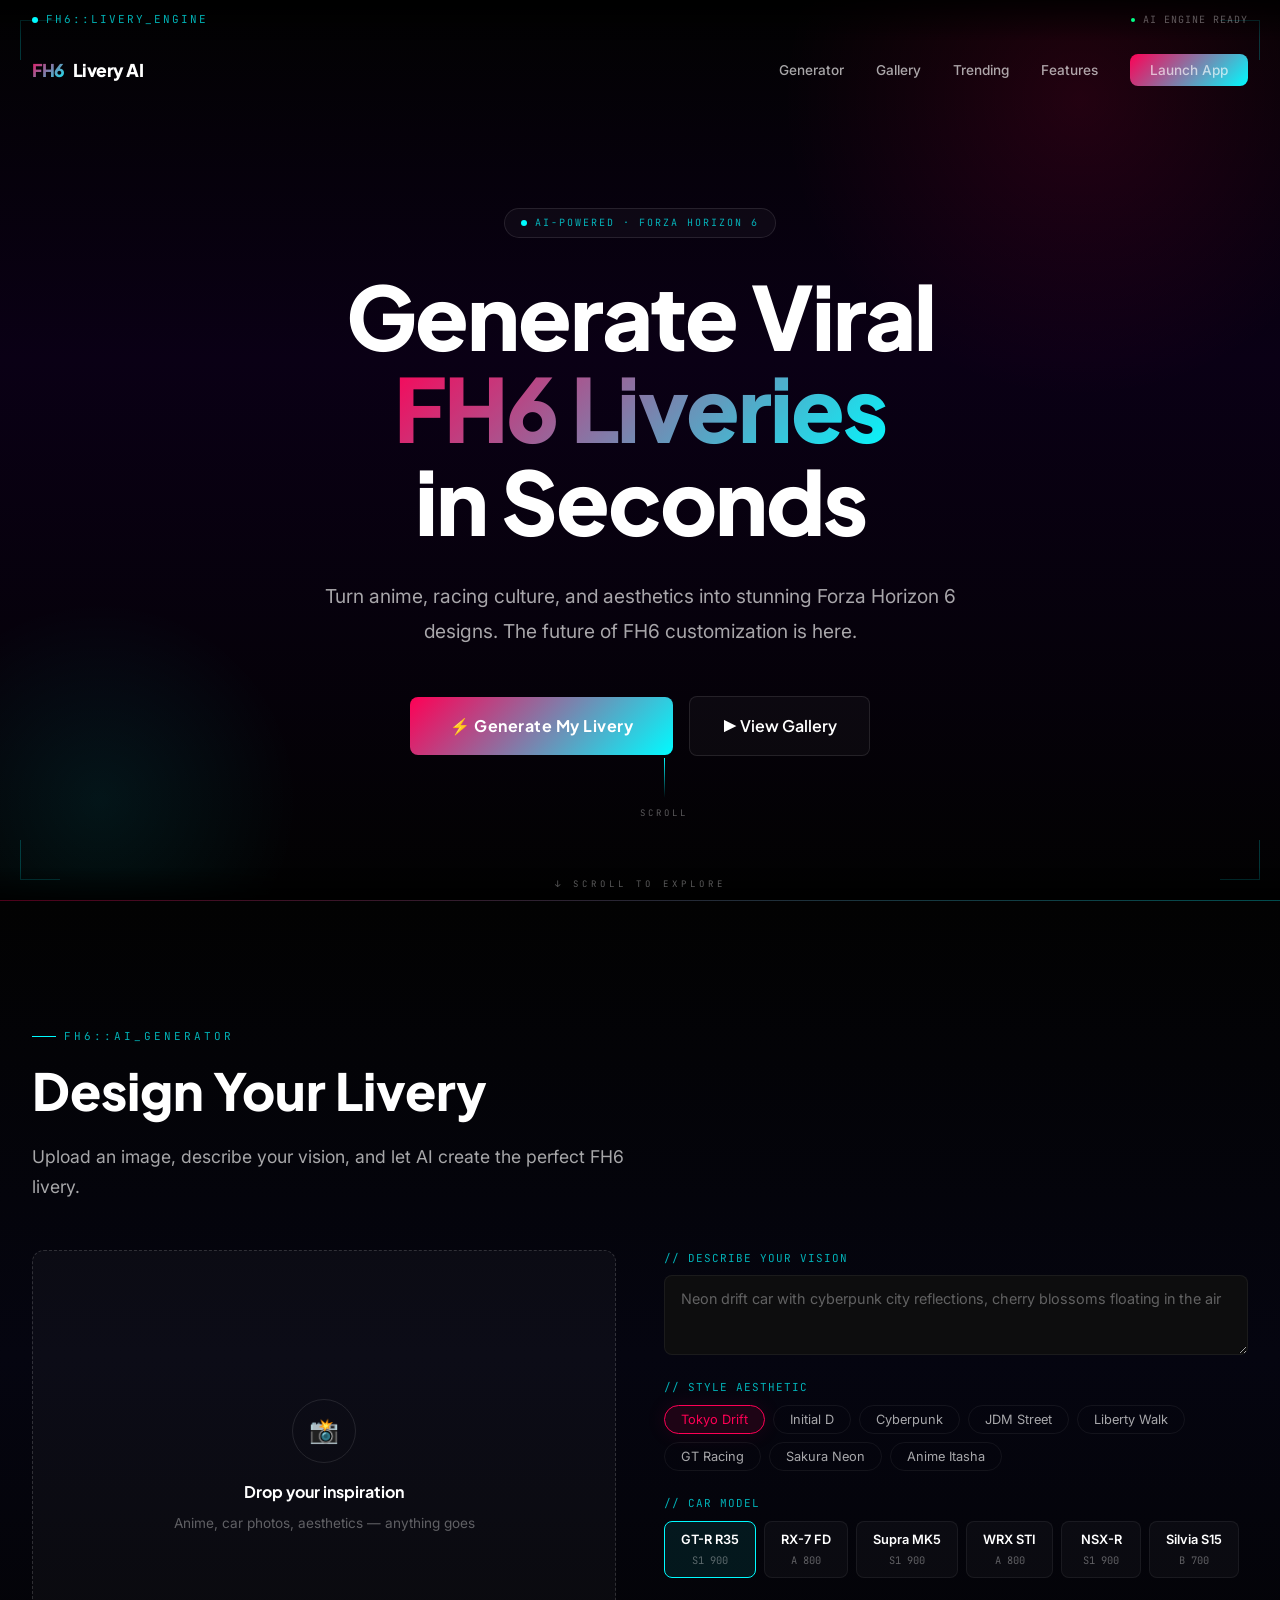
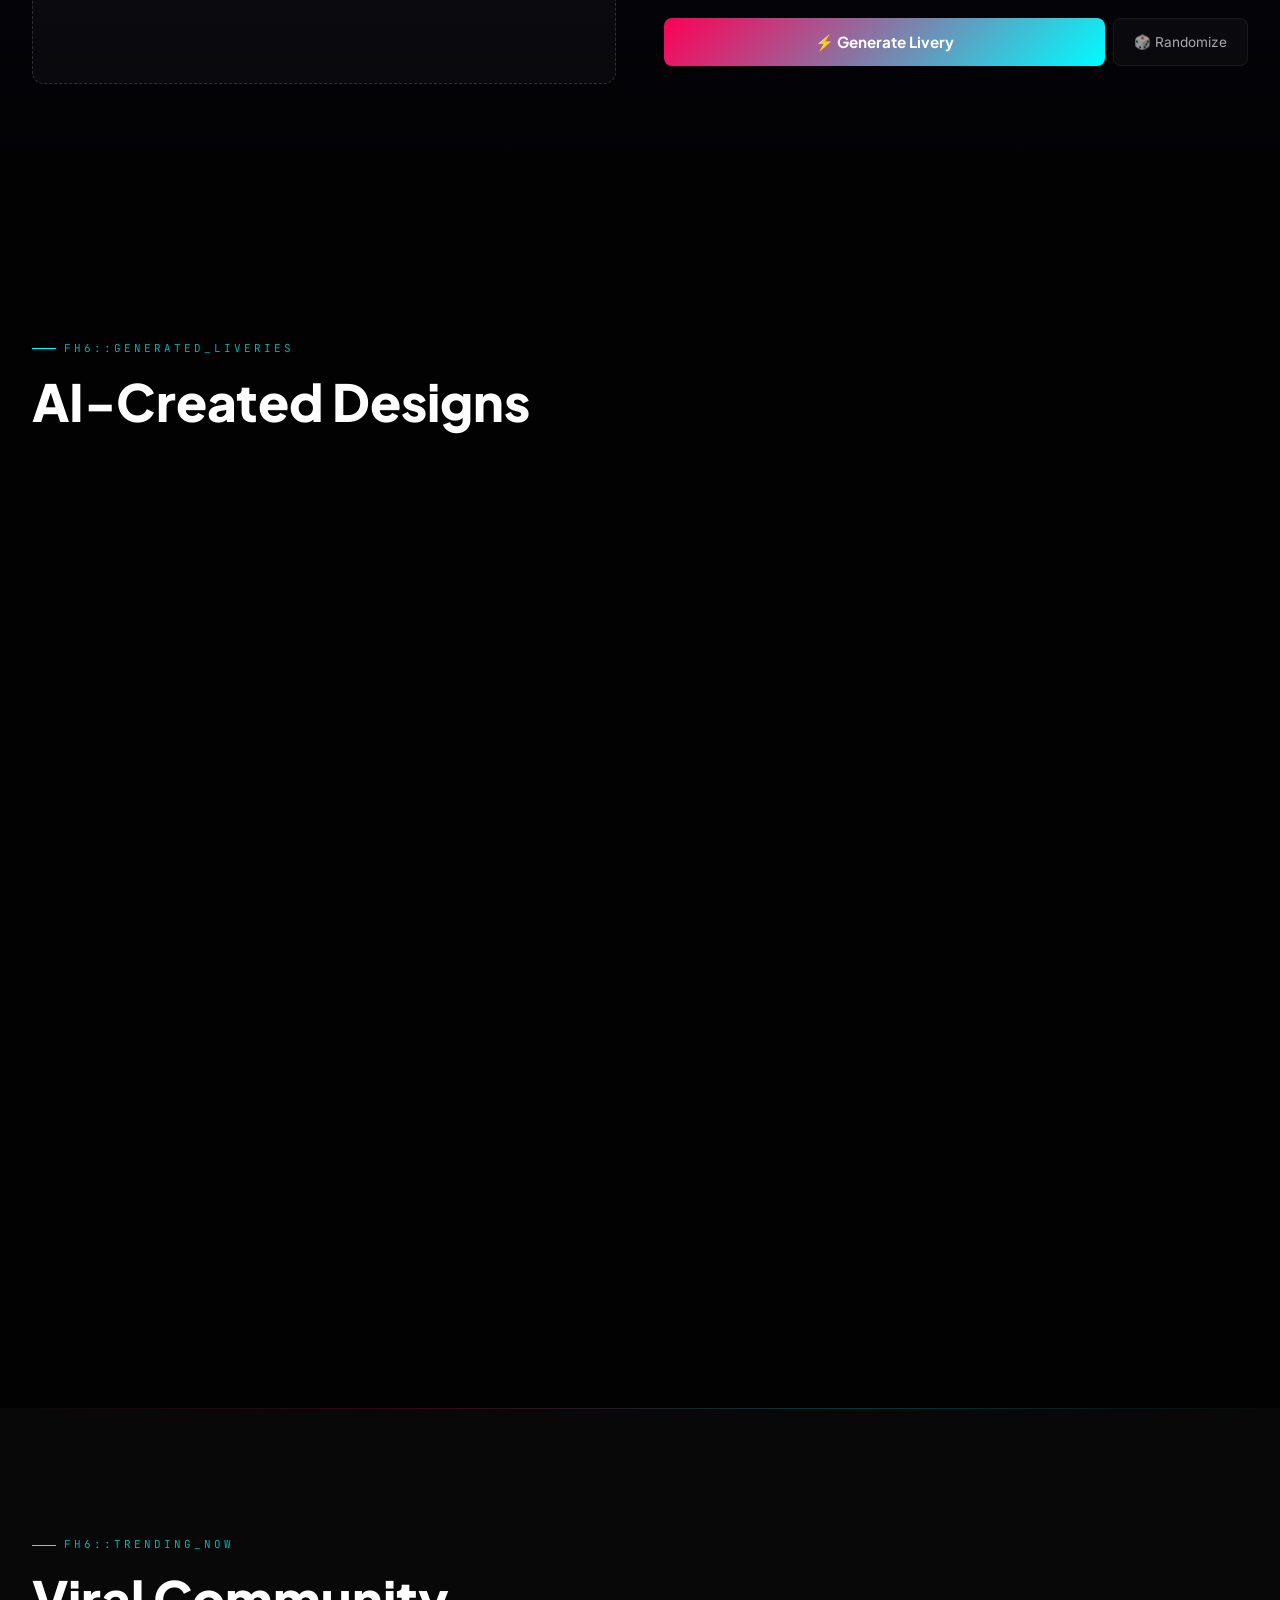
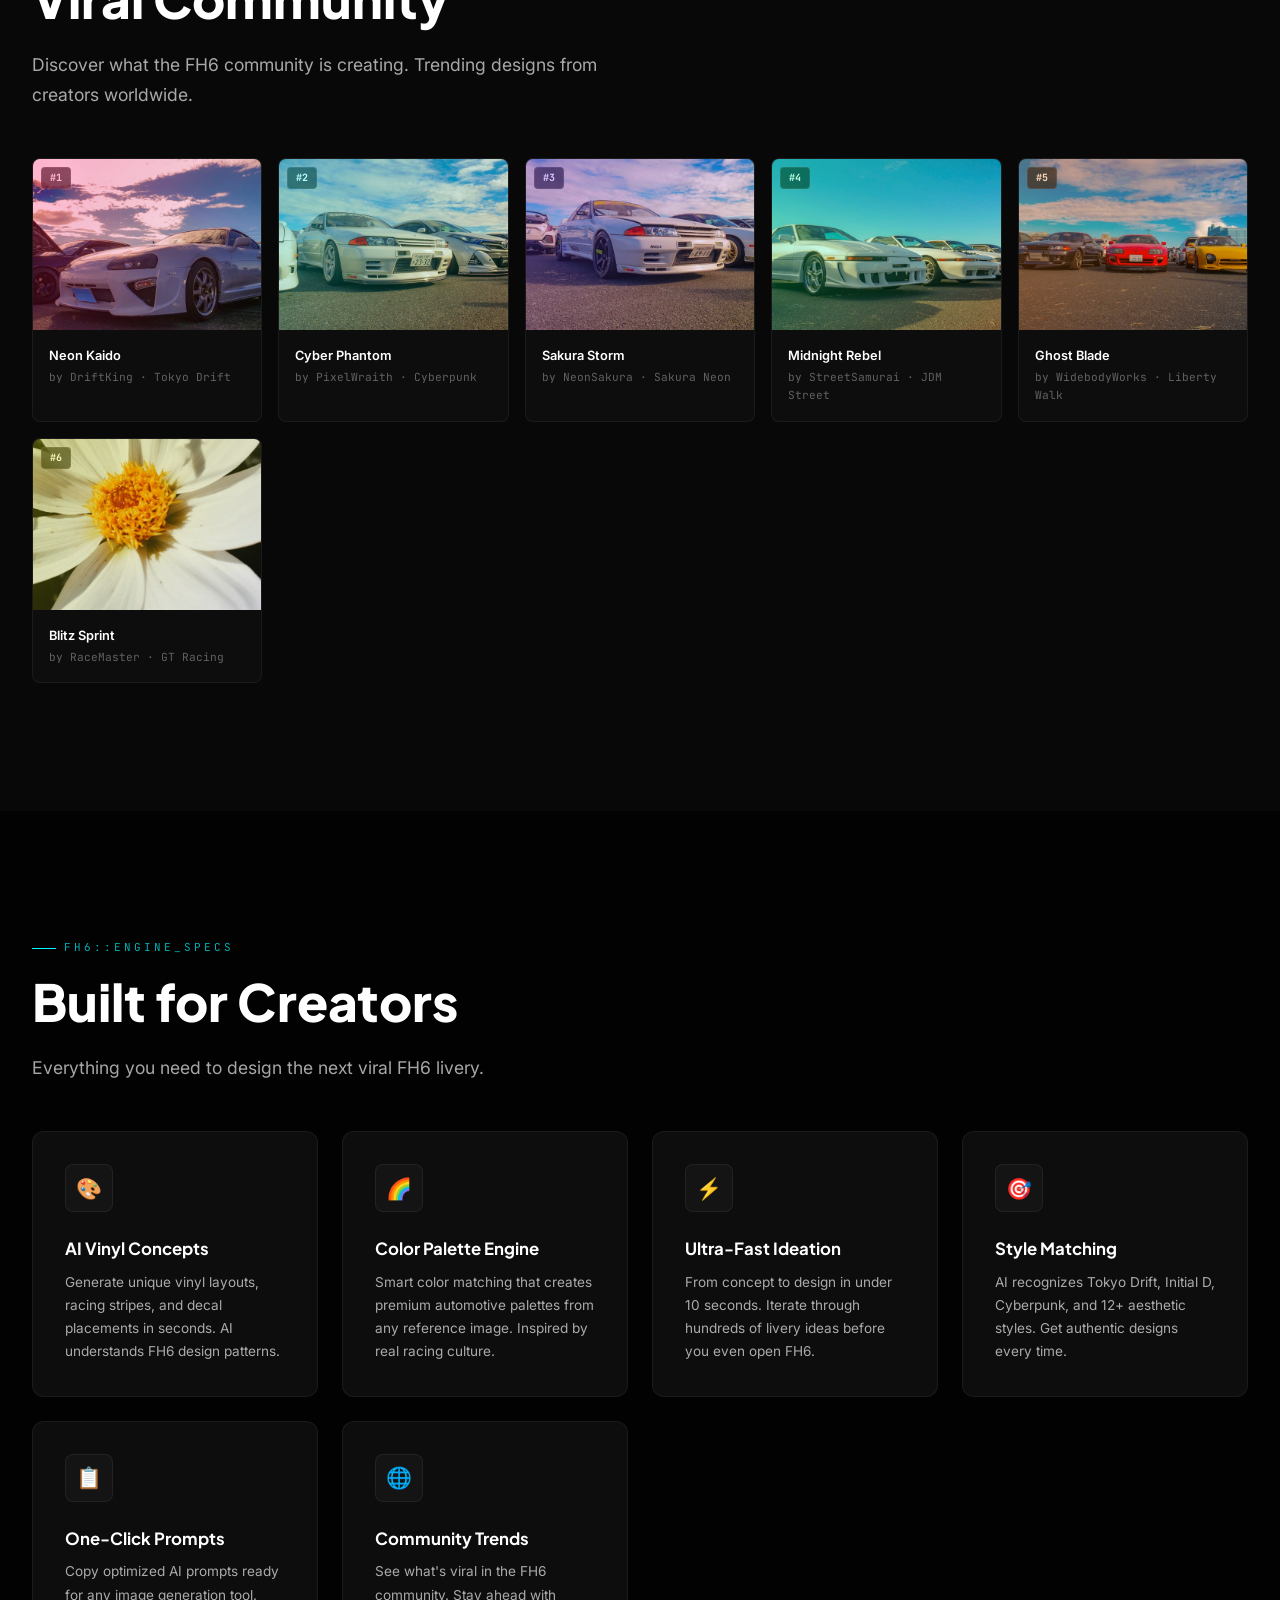
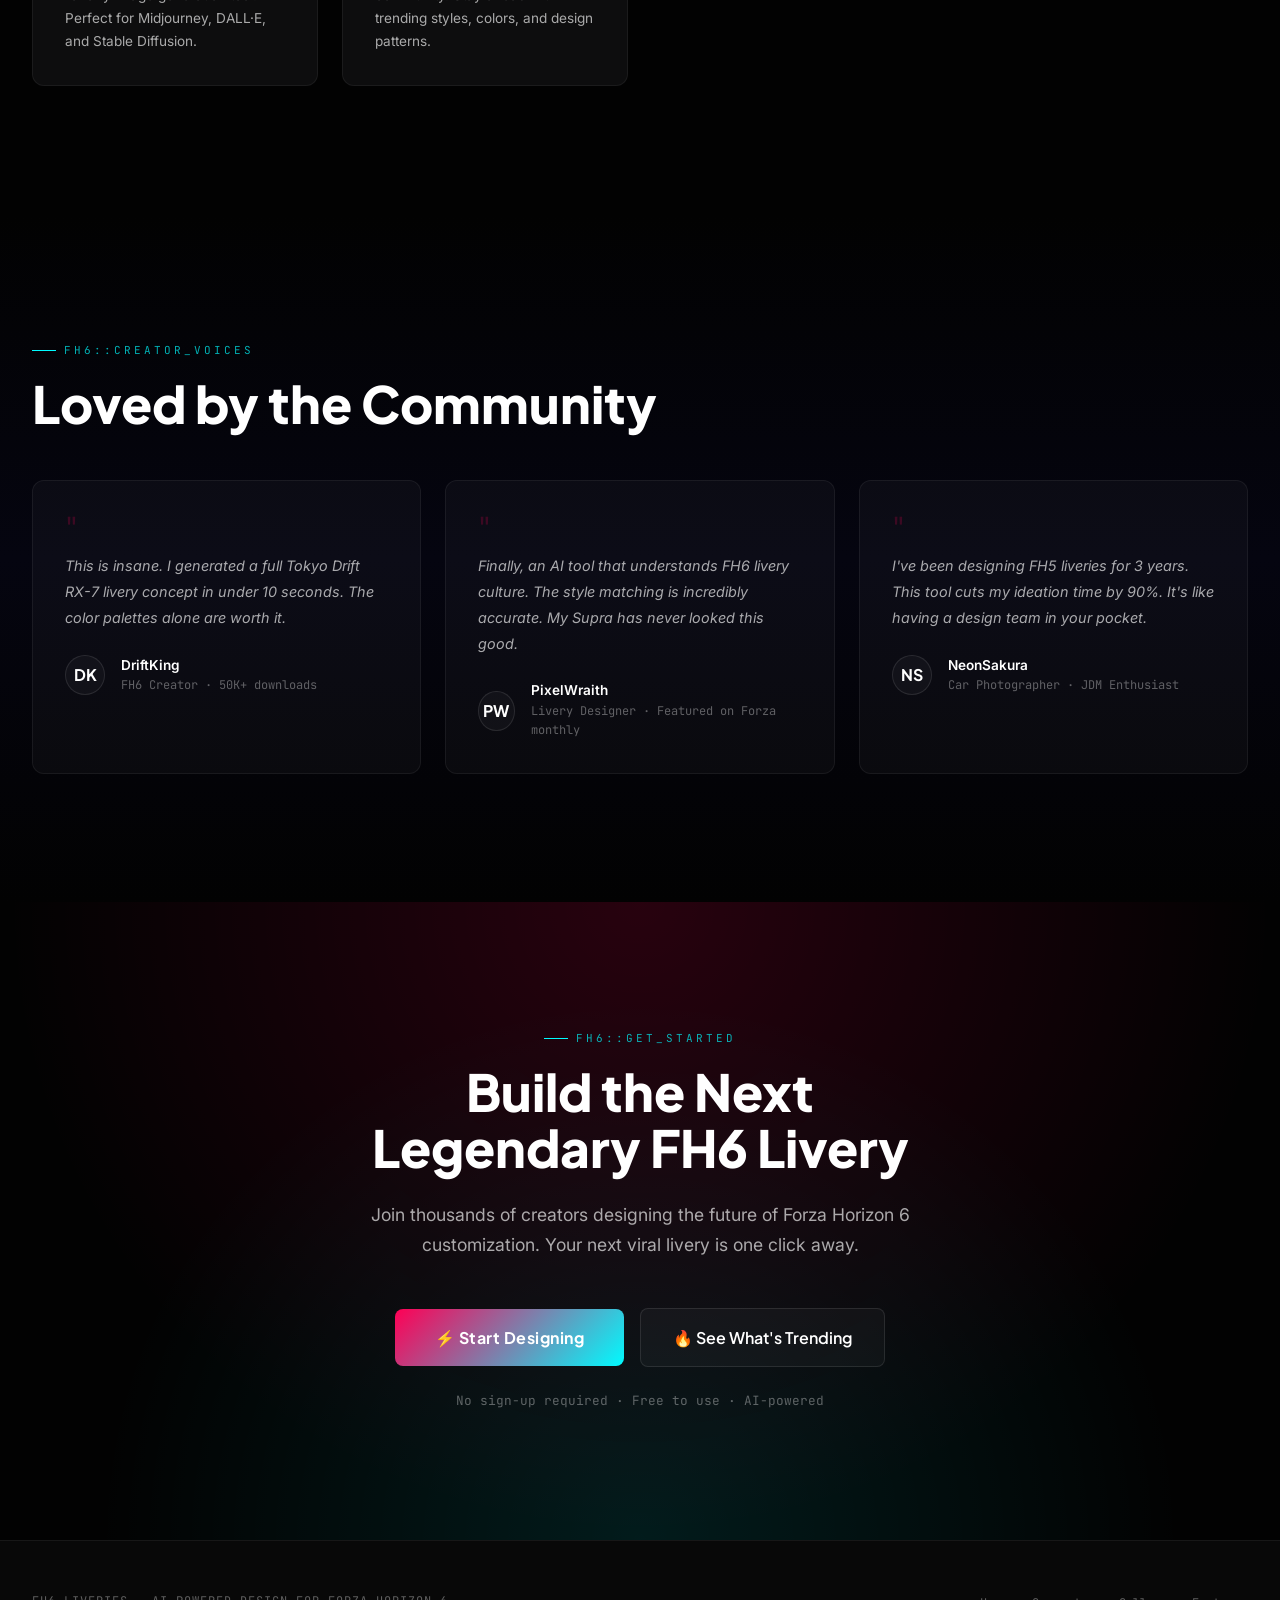
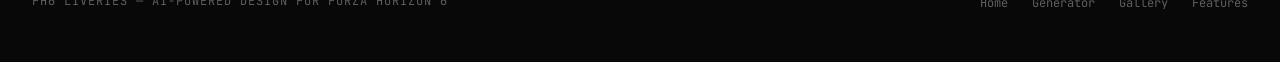
==== commit eda70796: "feat: replace SVG vectors with real JDM car photography - Added 6 high-quality real JDM car photos f" ====
--- a/index.html
+++ b/index.html
@@ -209,10 +209,9 @@
       <div class="community-grid">
         <!-- Trending 1 -->
         <div class="trending-card reveal-scale" style="transition-delay:0.1s">
-          <div class="trend-preview">
+          <div class="trend-preview" style="background:url('assets/liveries/supra-meet.jpg') center/cover no-repeat">
             <div class="trend-rank">#1</div>
-            <div style="position:absolute;inset:0;background:linear-gradient(135deg,rgba(255,0,85,0.2),transparent)"></div>
-            <div style="position:absolute;inset:0;display:flex;align-items:center;justify-content:center;font-size:3rem;opacity:0.15">🏎️</div>
+            <div style="position:absolute;inset:0;background:linear-gradient(135deg,rgba(255,0,85,0.3),transparent);pointer-events:none"></div>
             <div class="trend-overlay">
               <div class="trend-stats">❤️ 2.8K &nbsp; 🔄 1.2K</div>
             </div>
@@ -225,10 +224,9 @@
 
         <!-- Trending 2 -->
         <div class="trending-card reveal-scale" style="transition-delay:0.2s">
-          <div class="trend-preview">
+          <div class="trend-preview" style="background:url('assets/liveries/r32-skyline.jpg') center/cover no-repeat">
             <div class="trend-rank">#2</div>
-            <div style="position:absolute;inset:0;background:linear-gradient(135deg,rgba(0,251,255,0.2),transparent)"></div>
-            <div style="position:absolute;inset:0;display:flex;align-items:center;justify-content:center;font-size:3rem;opacity:0.15">⚡</div>
+            <div style="position:absolute;inset:0;background:linear-gradient(135deg,rgba(0,251,255,0.3),transparent);pointer-events:none"></div>
             <div class="trend-overlay">
               <div class="trend-stats">❤️ 2.1K &nbsp; 🔄 984</div>
             </div>
@@ -241,10 +239,9 @@
 
         <!-- Trending 3 -->
         <div class="trending-card reveal-scale" style="transition-delay:0.3s">
-          <div class="trend-preview">
+          <div class="trend-preview" style="background:url('assets/liveries/skyline-civic.jpg') center/cover no-repeat">
             <div class="trend-rank">#3</div>
-            <div style="position:absolute;inset:0;background:linear-gradient(135deg,rgba(123,47,247,0.2),transparent)"></div>
-            <div style="position:absolute;inset:0;display:flex;align-items:center;justify-content:center;font-size:3rem;opacity:0.15">🔥</div>
+            <div style="position:absolute;inset:0;background:linear-gradient(135deg,rgba(123,47,247,0.3),transparent);pointer-events:none"></div>
             <div class="trend-overlay">
               <div class="trend-stats">❤️ 1.9K &nbsp; 🔄 756</div>
             </div>
@@ -257,10 +254,9 @@
 
         <!-- Trending 4 -->
         <div class="trending-card reveal-scale" style="transition-delay:0.4s">
-          <div class="trend-preview">
+          <div class="trend-preview" style="background:url('assets/liveries/jdm-lineup.jpg') center/cover no-repeat">
             <div class="trend-rank">#4</div>
-            <div style="position:absolute;inset:0;background:linear-gradient(135deg,rgba(0,255,136,0.2),transparent)"></div>
-            <div style="position:absolute;inset:0;display:flex;align-items:center;justify-content:center;font-size:3rem;opacity:0.15">💥</div>
+            <div style="position:absolute;inset:0;background:linear-gradient(135deg,rgba(0,255,136,0.3),transparent);pointer-events:none"></div>
             <div class="trend-overlay">
               <div class="trend-stats">❤️ 1.4K &nbsp; 🔄 623</div>
             </div>
@@ -273,10 +269,9 @@
 
         <!-- Trending 5 -->
         <div class="trending-card reveal-scale" style="transition-delay:0.5s">
-          <div class="trend-preview">
+          <div class="trend-preview" style="background:url('assets/liveries/car-gathering.jpg') center/cover no-repeat">
             <div class="trend-rank">#5</div>
-            <div style="position:absolute;inset:0;background:linear-gradient(135deg,rgba(255,107,0,0.2),transparent)"></div>
-            <div style="position:absolute;inset:0;display:flex;align-items:center;justify-content:center;font-size:3rem;opacity:0.15">💨</div>
+            <div style="position:absolute;inset:0;background:linear-gradient(135deg,rgba(255,107,0,0.3),transparent);pointer-events:none"></div>
             <div class="trend-overlay">
               <div class="trend-stats">❤️ 1.2K &nbsp; 🔄 534</div>
             </div>
@@ -289,10 +284,9 @@
 
         <!-- Trending 6 -->
         <div class="trending-card reveal-scale" style="transition-delay:0.6s">
-          <div class="trend-preview">
+          <div class="trend-preview" style="background:url('assets/liveries/tuned-car.jpg') center/cover no-repeat">
             <div class="trend-rank">#6</div>
-            <div style="position:absolute;inset:0;background:linear-gradient(135deg,rgba(230,230,0,0.2),transparent)"></div>
-            <div style="position:absolute;inset:0;display:flex;align-items:center;justify-content:center;font-size:3rem;opacity:0.15">🏁</div>
+            <div style="position:absolute;inset:0;background:linear-gradient(135deg,rgba(230,230,0,0.3),transparent);pointer-events:none"></div>
             <div class="trend-overlay">
               <div class="trend-stats">❤️ 984 &nbsp; 🔄 412</div>
             </div>
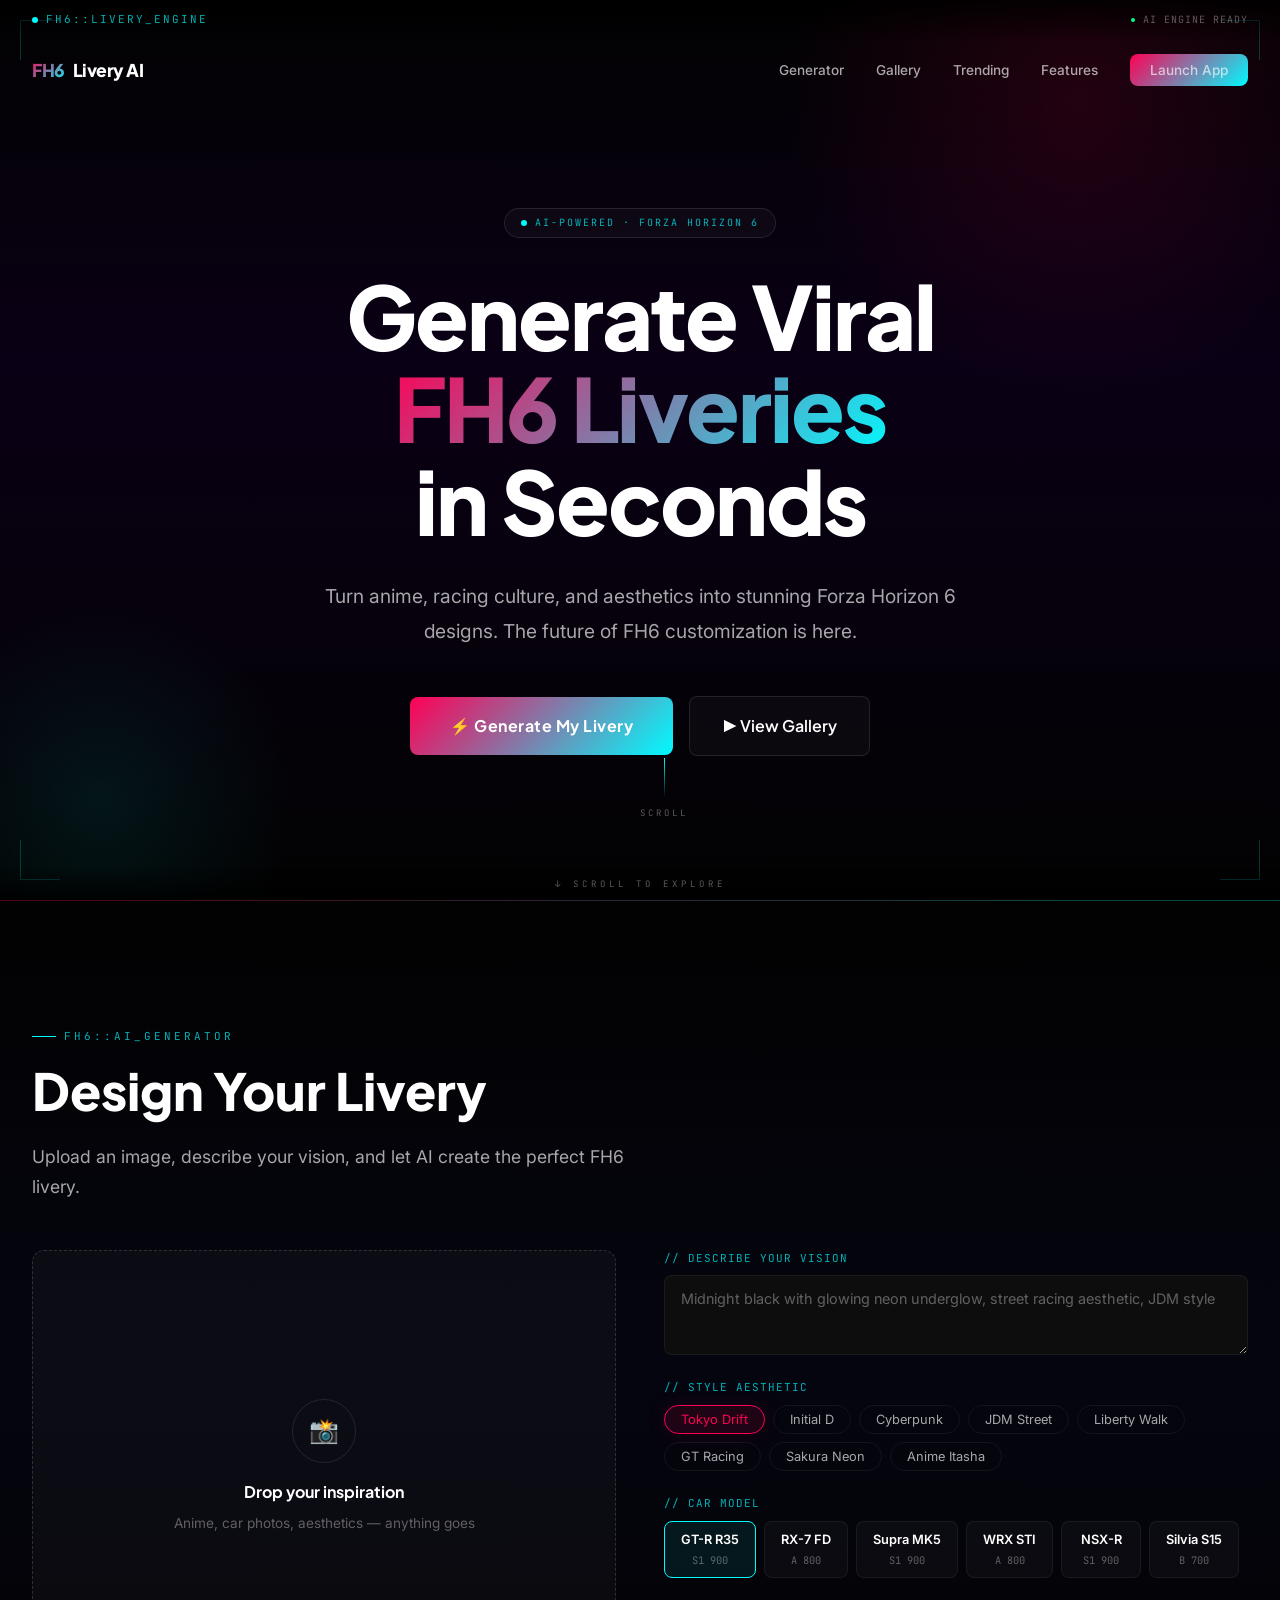
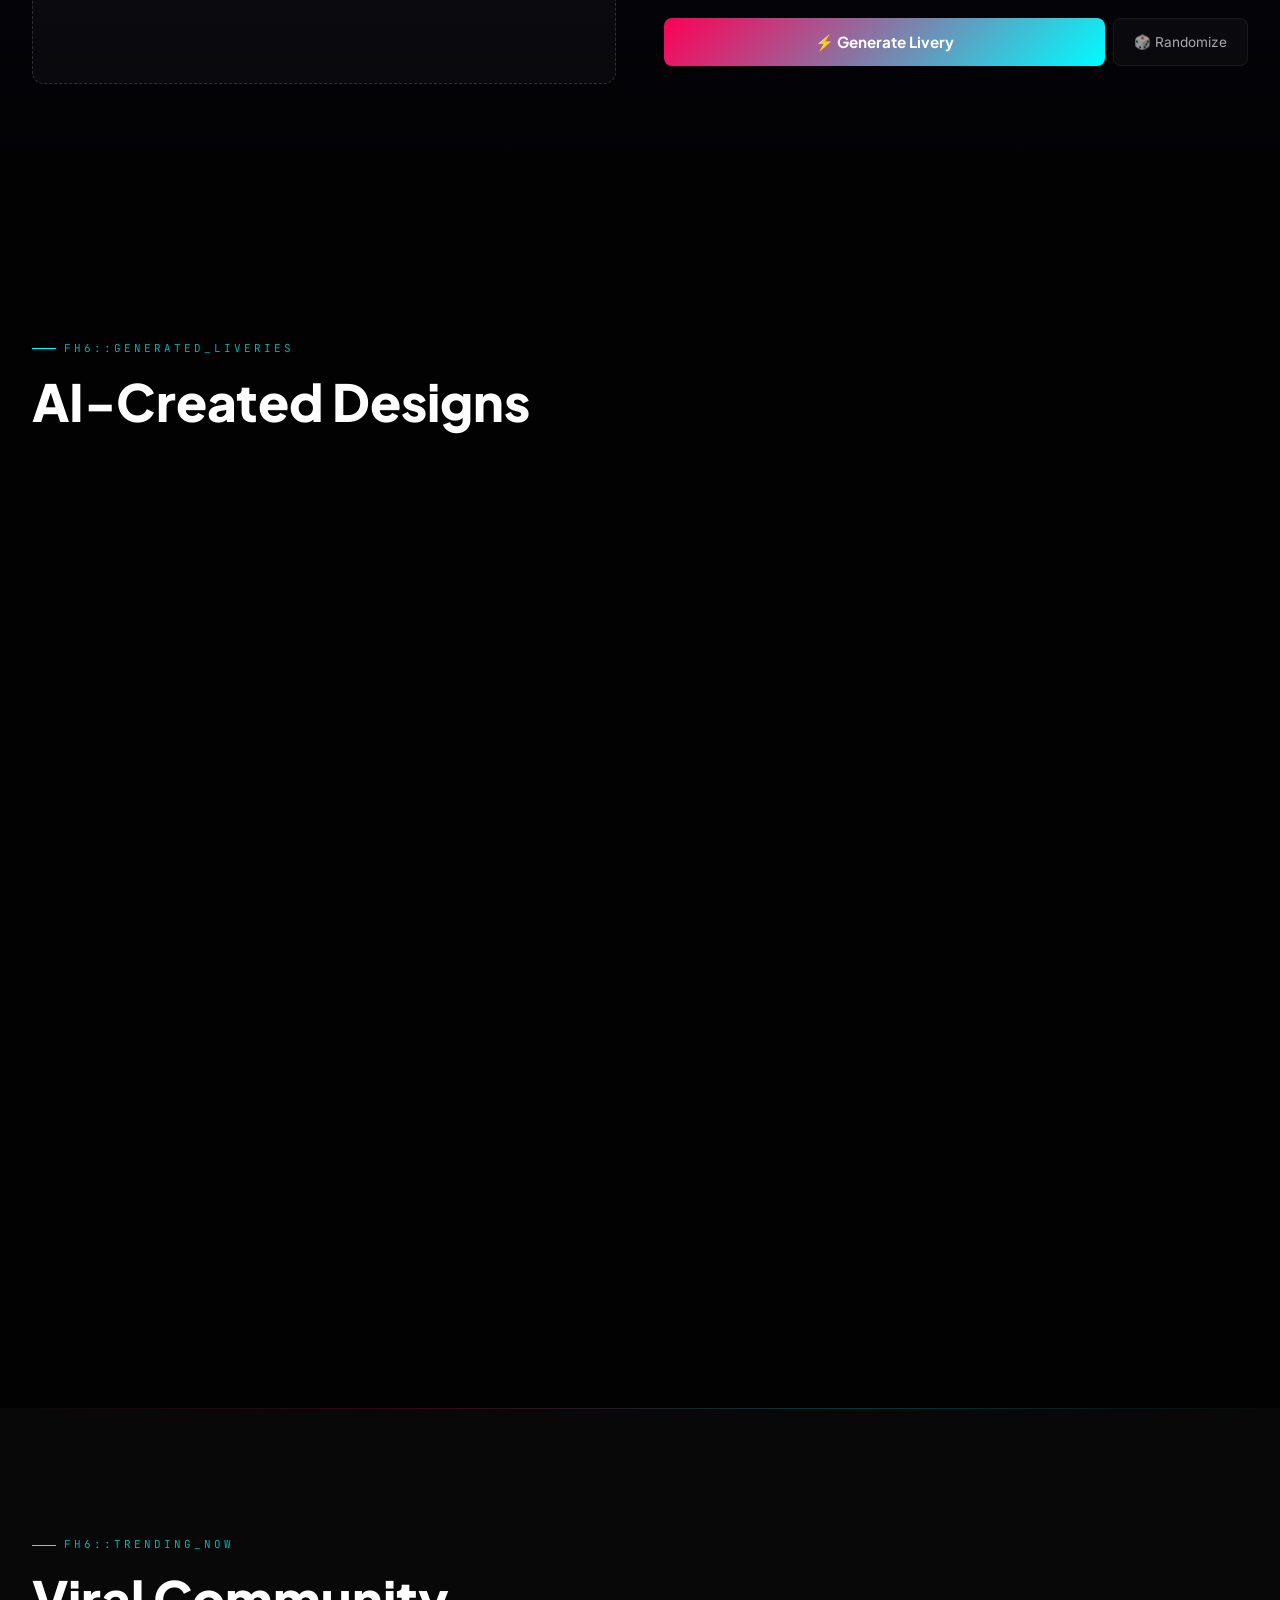
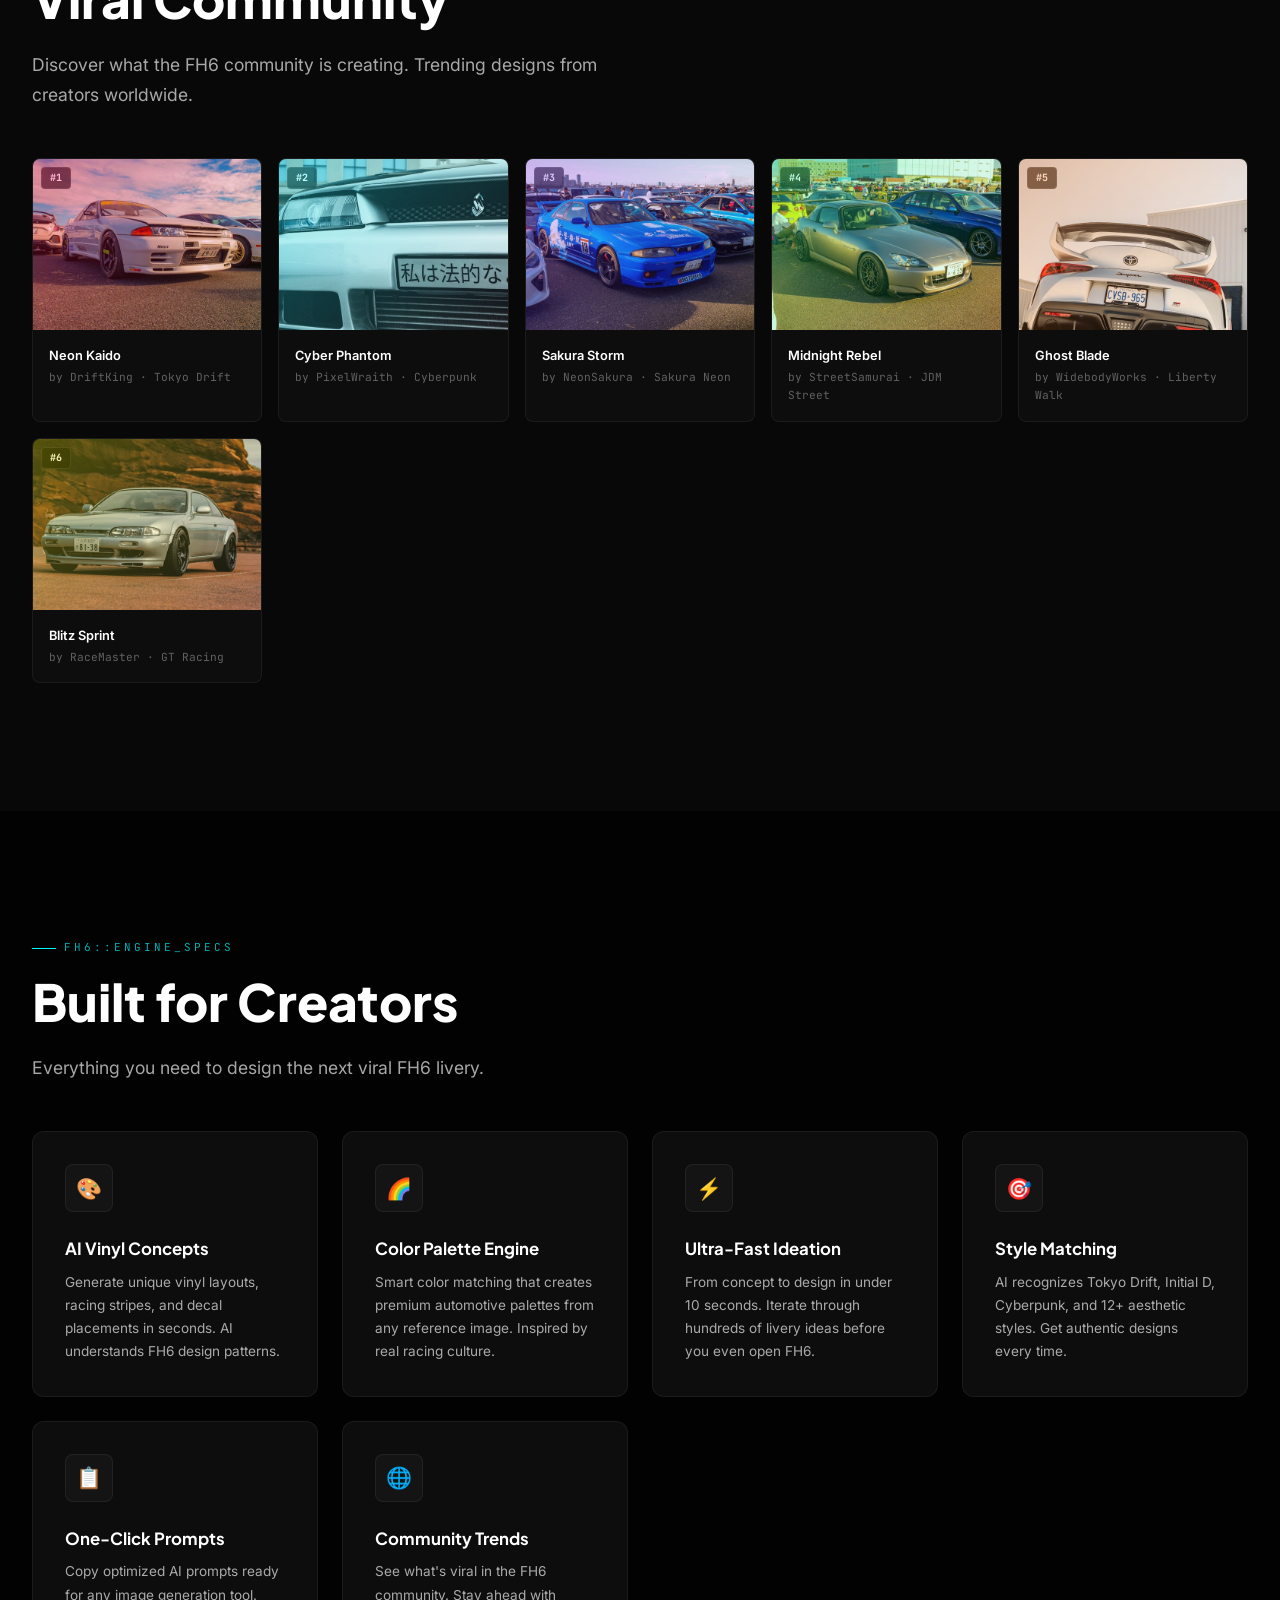
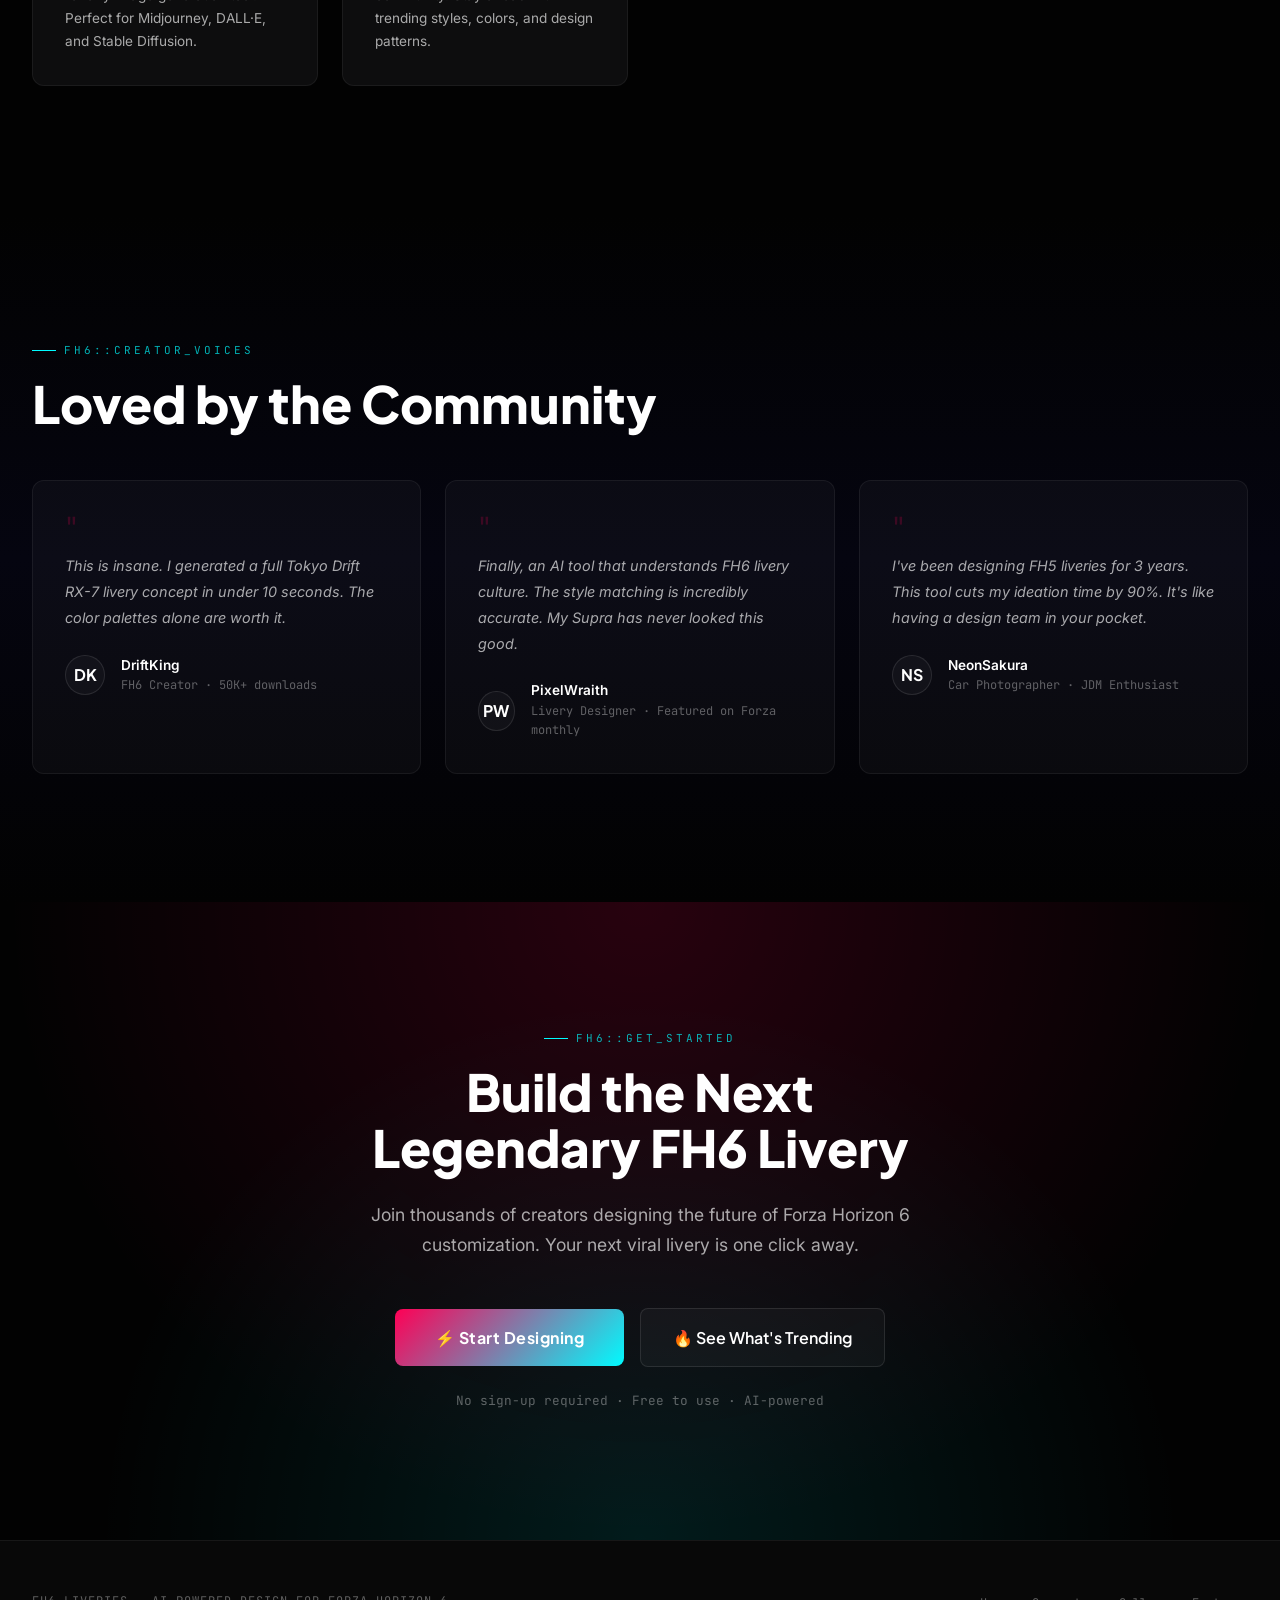
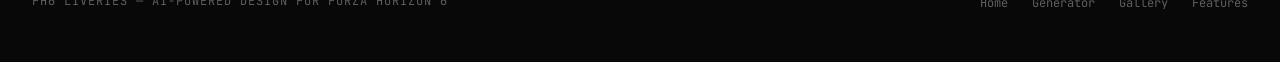
==== commit 486aebe5: "fix: update trending card image references to new daily rotation system - All 6 trending cards now p" ====
--- a/index.html
+++ b/index.html
@@ -209,7 +209,7 @@
       <div class="community-grid">
         <!-- Trending 1 -->
         <div class="trending-card reveal-scale" style="transition-delay:0.1s">
-          <div class="trend-preview" style="background:url('assets/liveries/supra-meet.jpg') center/cover no-repeat">
+          <div class="trend-preview" style="background:url('assets/liveries/jdm-6.jpg') center/cover no-repeat">
             <div class="trend-rank">#1</div>
             <div style="position:absolute;inset:0;background:linear-gradient(135deg,rgba(255,0,85,0.3),transparent);pointer-events:none"></div>
             <div class="trend-overlay">
@@ -224,7 +224,7 @@
 
         <!-- Trending 2 -->
         <div class="trending-card reveal-scale" style="transition-delay:0.2s">
-          <div class="trend-preview" style="background:url('assets/liveries/r32-skyline.jpg') center/cover no-repeat">
+          <div class="trend-preview" style="background:url('assets/liveries/jdm-1.jpg') center/cover no-repeat">
             <div class="trend-rank">#2</div>
             <div style="position:absolute;inset:0;background:linear-gradient(135deg,rgba(0,251,255,0.3),transparent);pointer-events:none"></div>
             <div class="trend-overlay">
@@ -239,7 +239,7 @@
 
         <!-- Trending 3 -->
         <div class="trending-card reveal-scale" style="transition-delay:0.3s">
-          <div class="trend-preview" style="background:url('assets/liveries/skyline-civic.jpg') center/cover no-repeat">
+          <div class="trend-preview" style="background:url('assets/liveries/jdm-2.jpg') center/cover no-repeat">
             <div class="trend-rank">#3</div>
             <div style="position:absolute;inset:0;background:linear-gradient(135deg,rgba(123,47,247,0.3),transparent);pointer-events:none"></div>
             <div class="trend-overlay">
@@ -254,7 +254,7 @@
 
         <!-- Trending 4 -->
         <div class="trending-card reveal-scale" style="transition-delay:0.4s">
-          <div class="trend-preview" style="background:url('assets/liveries/jdm-lineup.jpg') center/cover no-repeat">
+          <div class="trend-preview" style="background:url('assets/liveries/jdm-3.jpg') center/cover no-repeat">
             <div class="trend-rank">#4</div>
             <div style="position:absolute;inset:0;background:linear-gradient(135deg,rgba(0,255,136,0.3),transparent);pointer-events:none"></div>
             <div class="trend-overlay">
@@ -269,7 +269,7 @@
 
         <!-- Trending 5 -->
         <div class="trending-card reveal-scale" style="transition-delay:0.5s">
-          <div class="trend-preview" style="background:url('assets/liveries/car-gathering.jpg') center/cover no-repeat">
+          <div class="trend-preview" style="background:url('assets/liveries/jdm-4.jpg') center/cover no-repeat">
             <div class="trend-rank">#5</div>
             <div style="position:absolute;inset:0;background:linear-gradient(135deg,rgba(255,107,0,0.3),transparent);pointer-events:none"></div>
             <div class="trend-overlay">
@@ -284,7 +284,7 @@
 
         <!-- Trending 6 -->
         <div class="trending-card reveal-scale" style="transition-delay:0.6s">
-          <div class="trend-preview" style="background:url('assets/liveries/tuned-car.jpg') center/cover no-repeat">
+          <div class="trend-preview" style="background:url('assets/liveries/jdm-5.jpg') center/cover no-repeat">
             <div class="trend-rank">#6</div>
             <div style="position:absolute;inset:0;background:linear-gradient(135deg,rgba(230,230,0,0.3),transparent);pointer-events:none"></div>
             <div class="trend-overlay">
